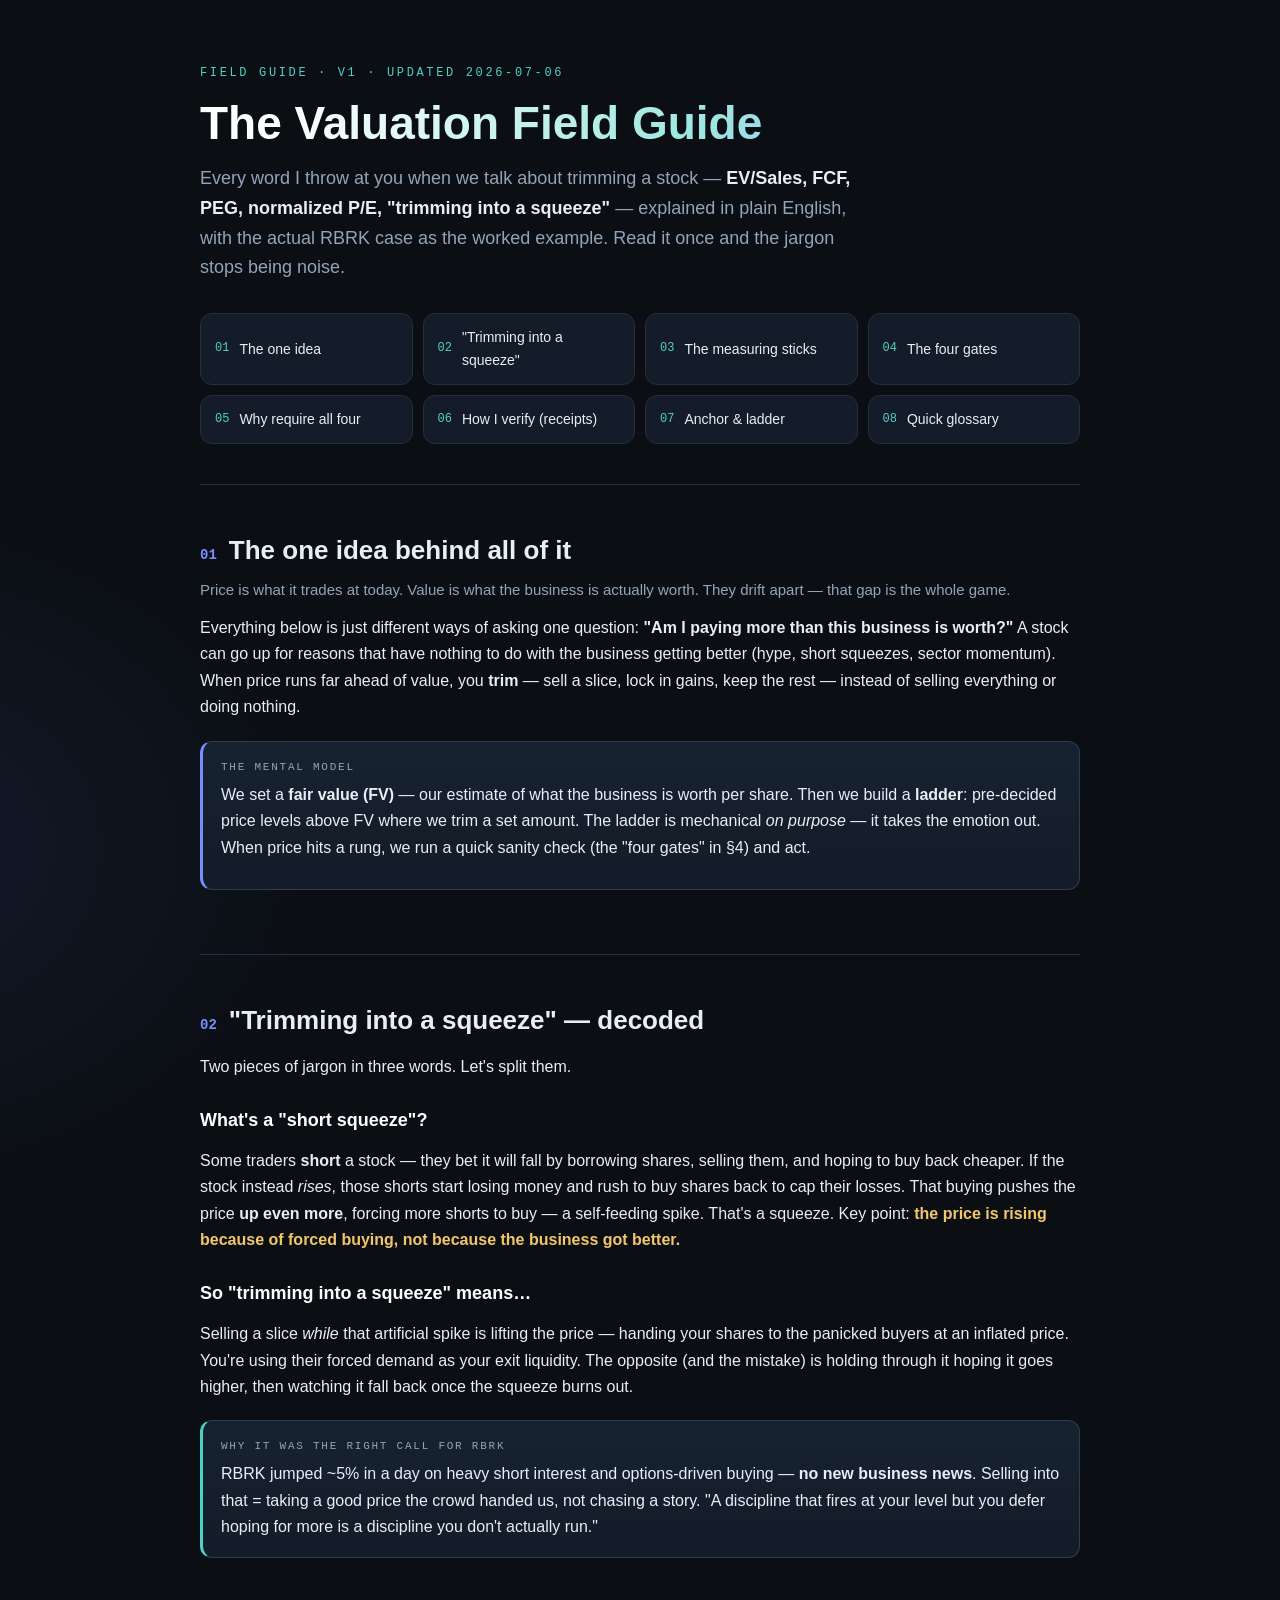
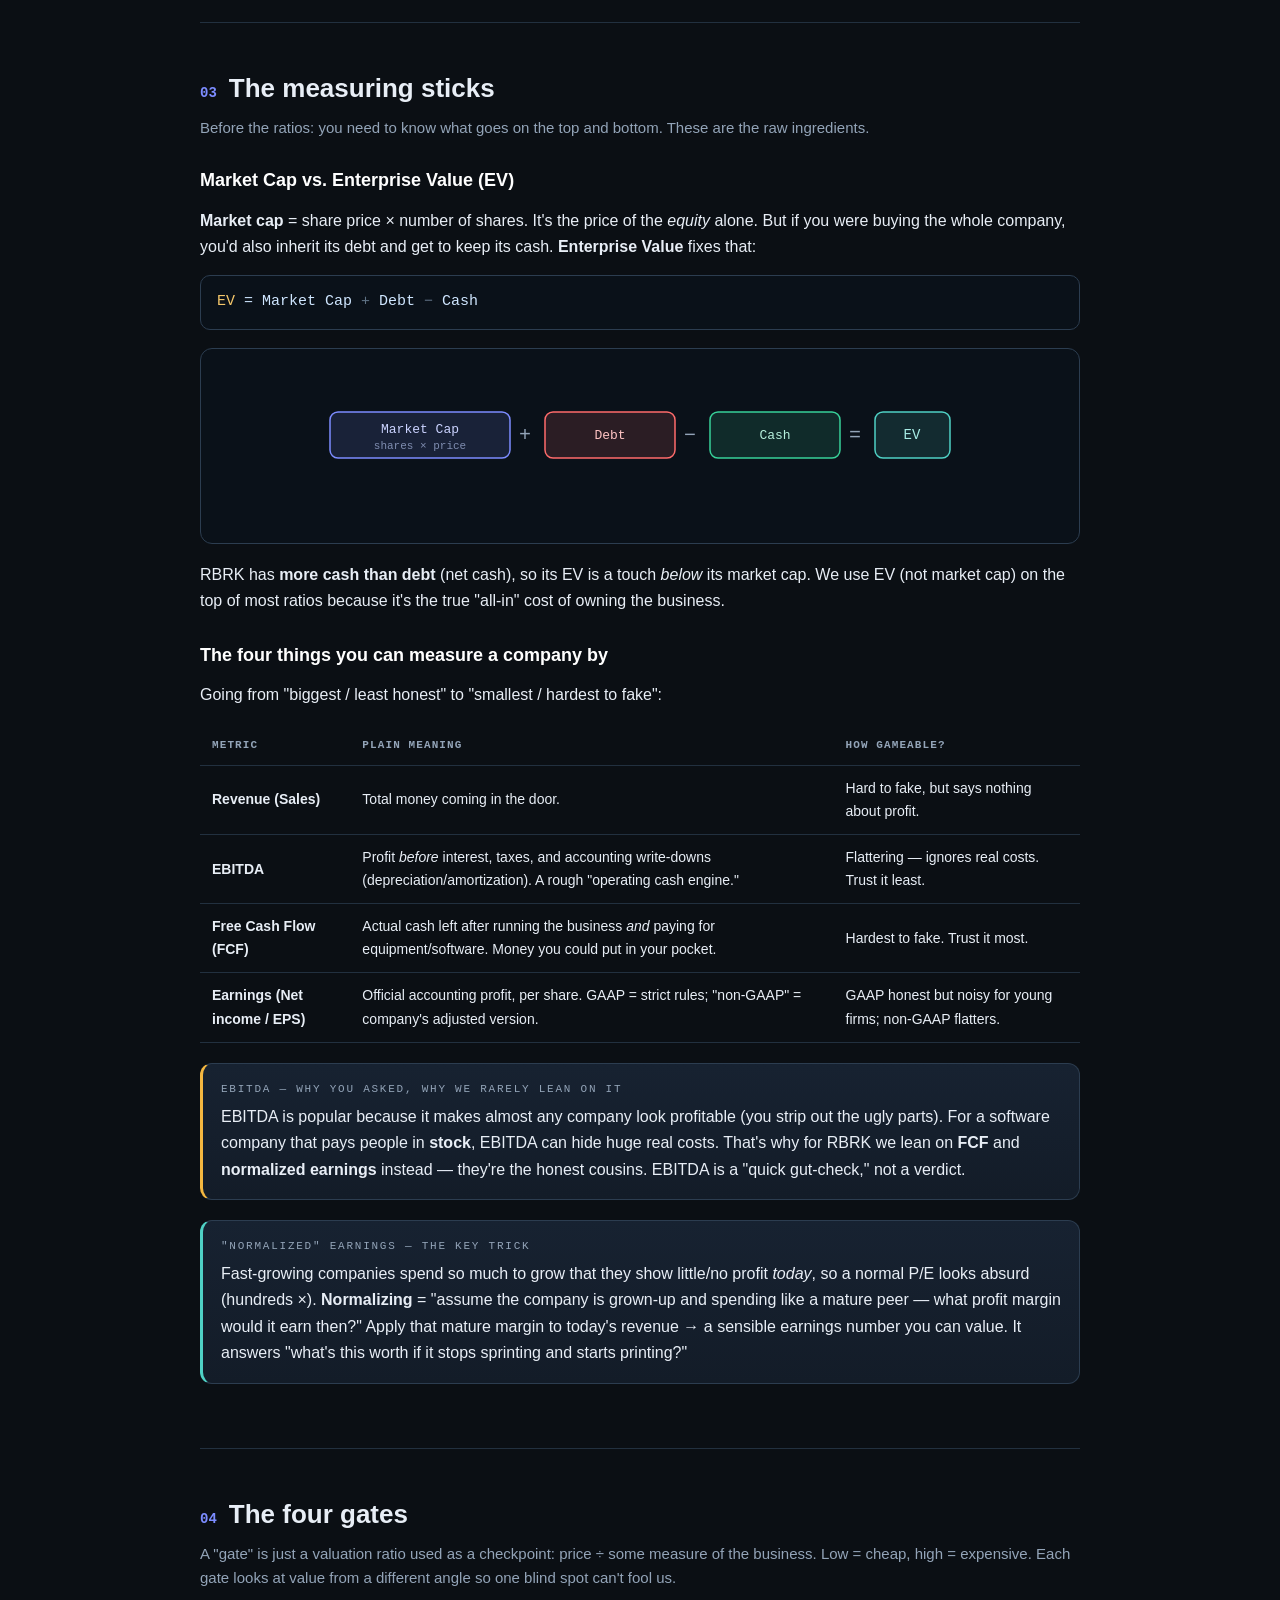
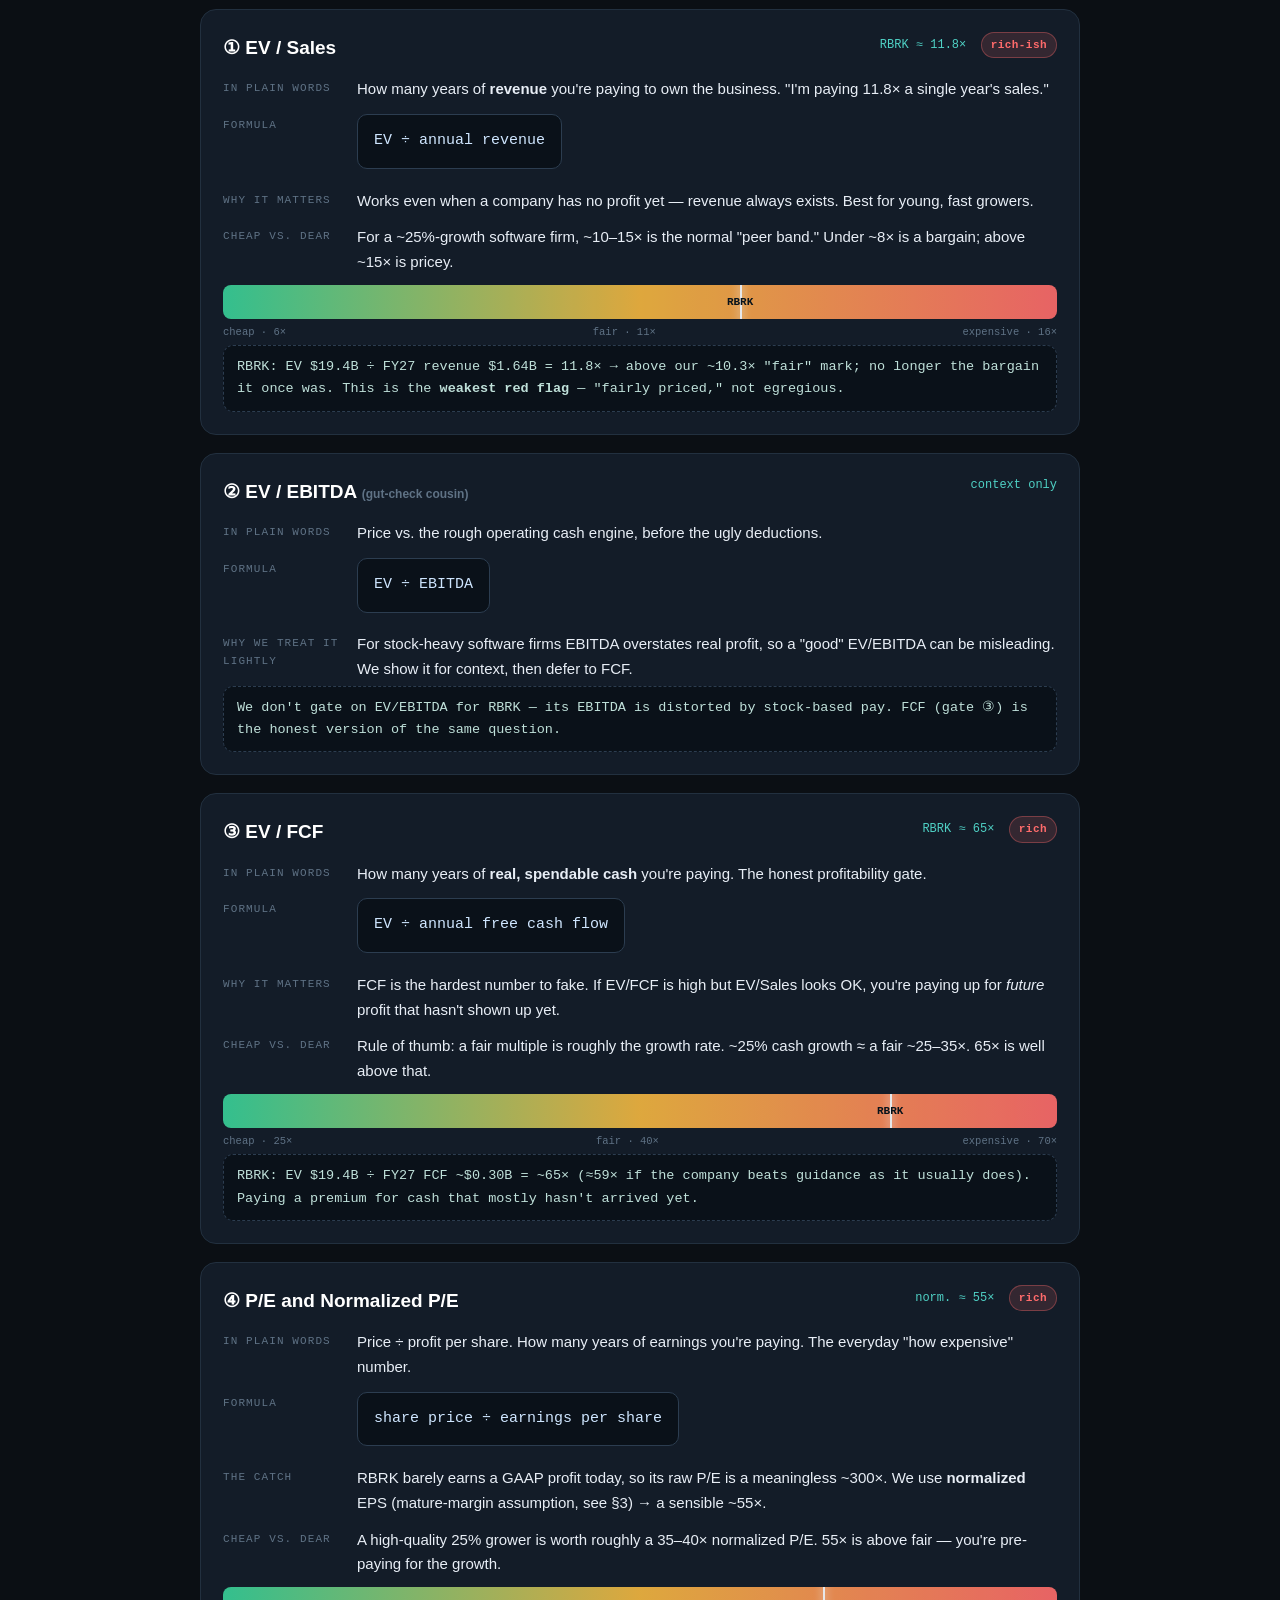
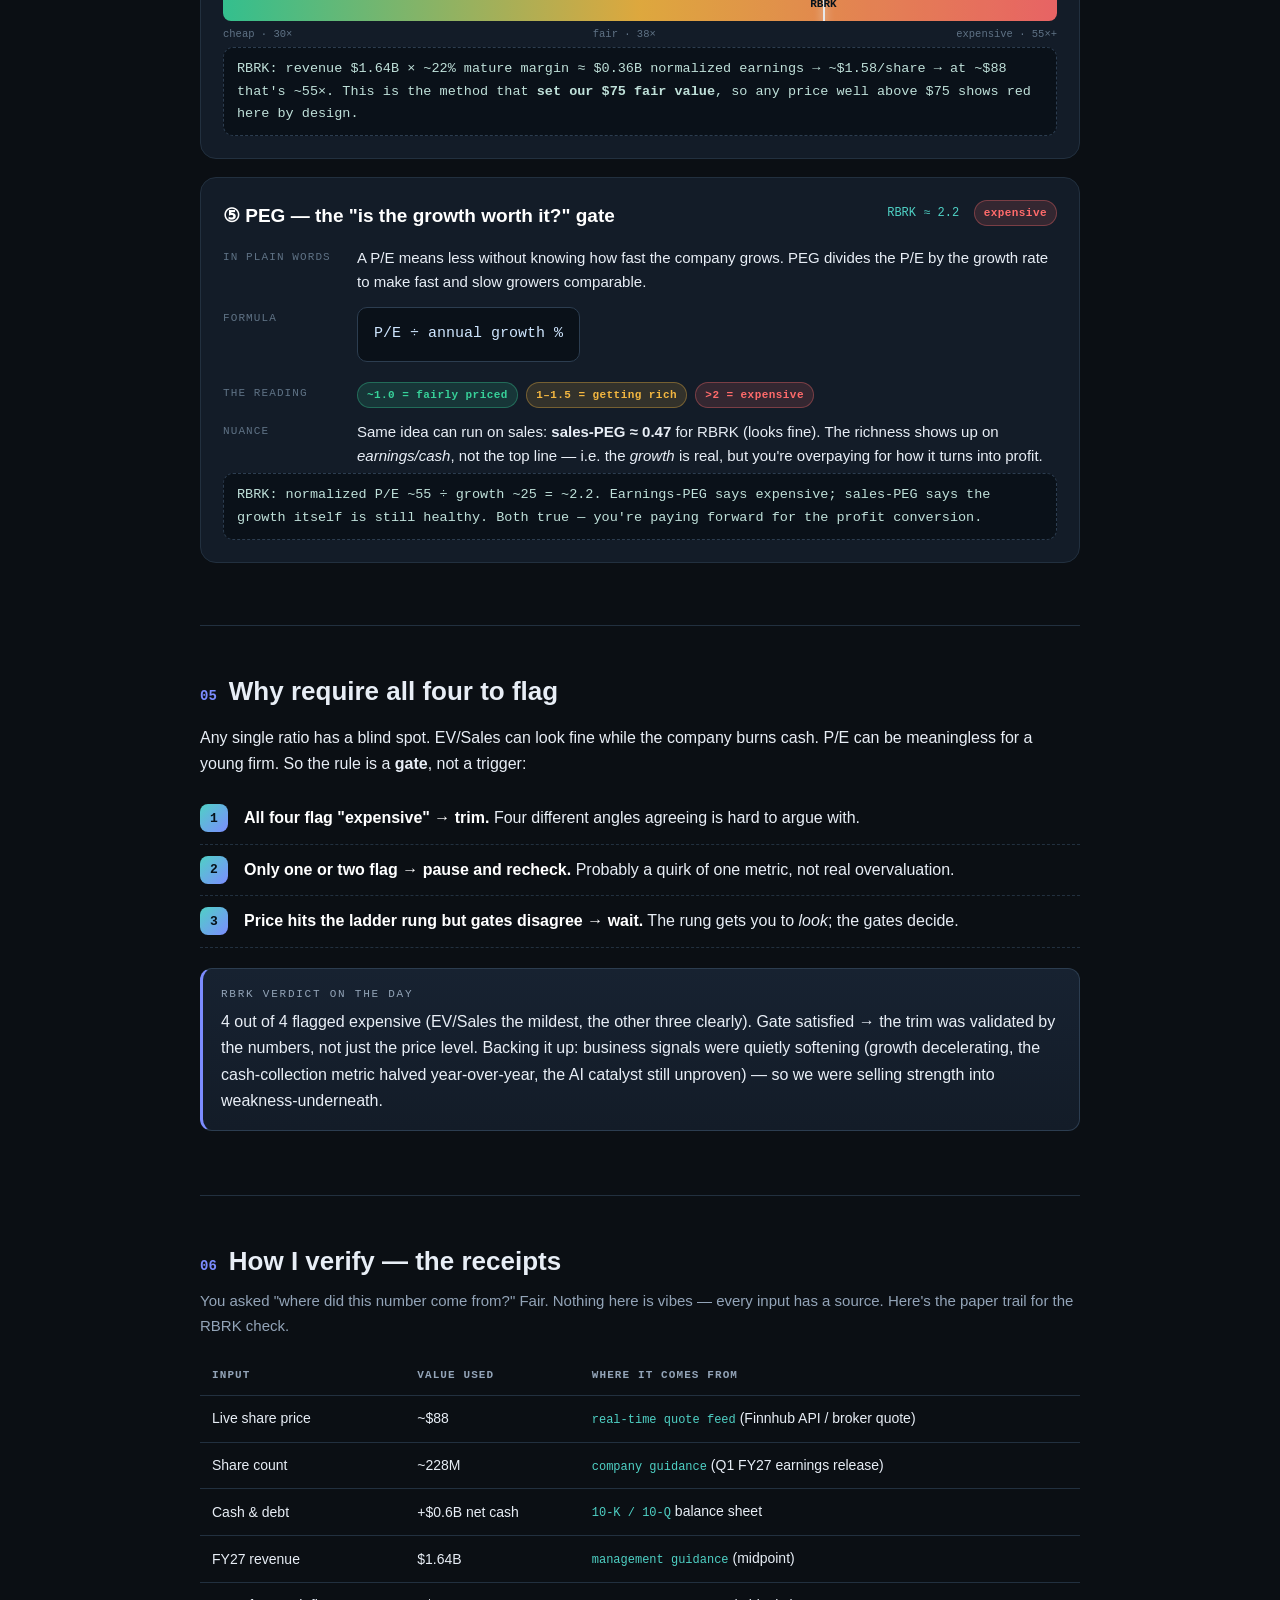
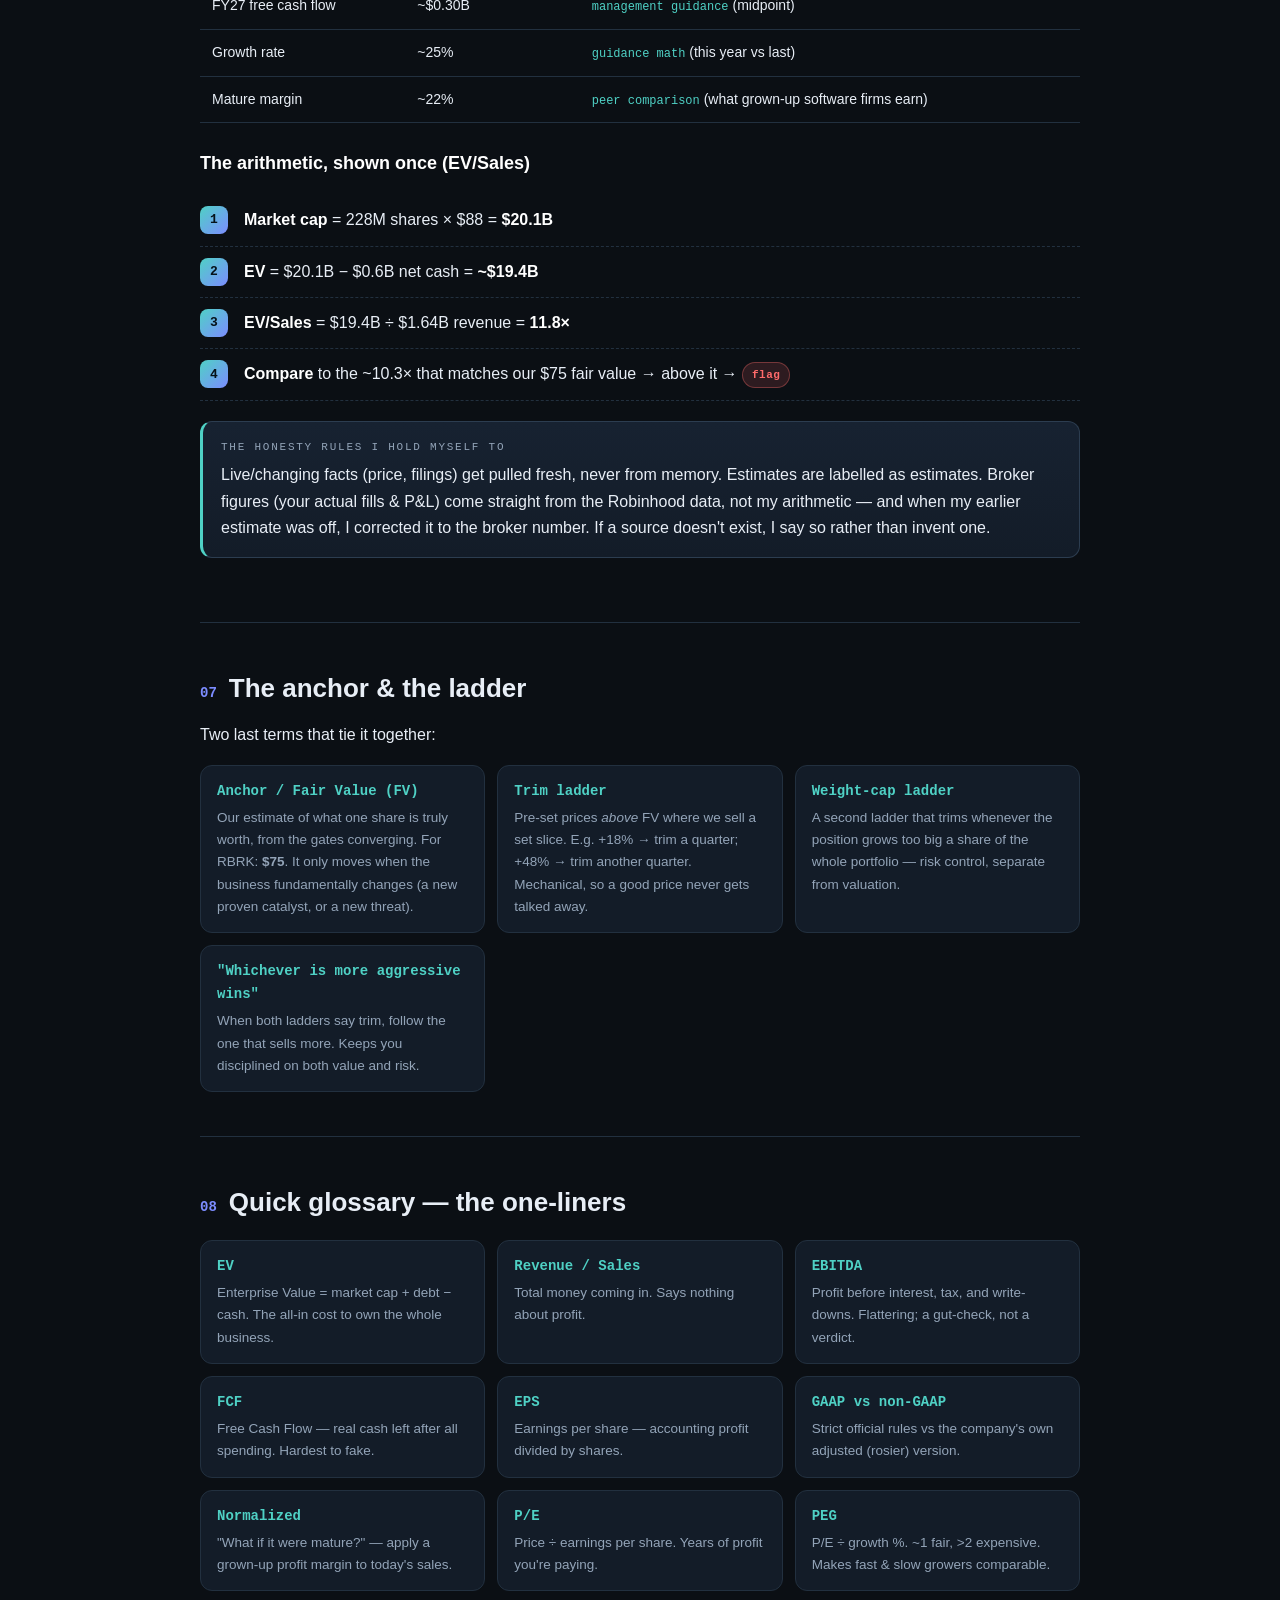
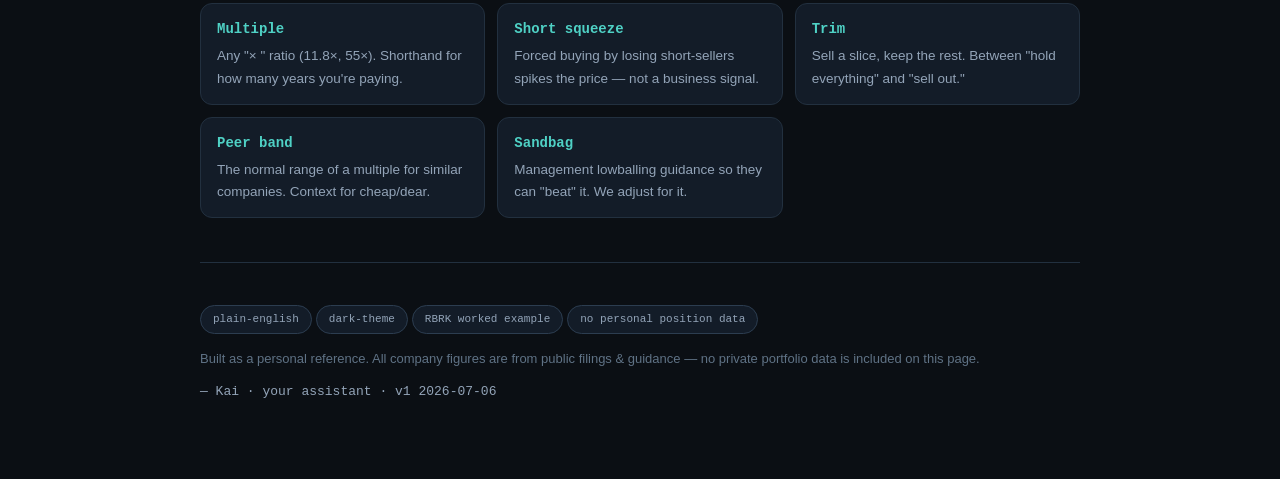
==== investing/index.html @ 4b8b3e3c "Add plain-English valuation field guide (RBRK worked example, no personal position data)" ====
<!DOCTYPE html>
<html lang="en">
<head>
<meta charset="UTF-8">
<meta name="viewport" content="width=device-width, initial-scale=1.0">
<meta name="robots" content="noindex, nofollow">
<title>The Valuation Field Guide — Plain-English Stock Math</title>
<style>
  :root{
    --bg:#0b0f14; --bg2:#0f1620; --card:#131c28; --card2:#172231;
    --ink:#e8eef6; --muted:#93a4b8; --faint:#5f7285;
    --line:#22303f; --line2:#2c3d50;
    --accent:#4fd1c5; --accent2:#7c8cff; --gold:#f4c66a;
    --green:#37d199; --amber:#f4b740; --red:#ff6b6b;
    --mono:"SFMono-Regular",ui-monospace,"JetBrains Mono",Menlo,Consolas,monospace;
    --sans:-apple-system,BlinkMacSystemFont,"Segoe UI",Roboto,Helvetica,Arial,sans-serif;
  }
  *{box-sizing:border-box}
  html{scroll-behavior:smooth}
  body{margin:0;background:radial-gradient(1200px 800px at 80% -10%,#152233 0,transparent 55%),radial-gradient(900px 700px at -10% 10%,#131a2b 0,transparent 50%),var(--bg);
    color:var(--ink);font-family:var(--sans);line-height:1.65;-webkit-font-smoothing:antialiased}
  .wrap{max-width:920px;margin:0 auto;padding:0 20px}
  a{color:var(--accent)}

  /* hero */
  header.hero{padding:64px 0 40px;border-bottom:1px solid var(--line)}
  .kicker{font-family:var(--mono);font-size:12px;letter-spacing:.22em;text-transform:uppercase;color:var(--accent);margin:0 0 14px}
  h1{font-size:clamp(30px,5vw,46px);line-height:1.1;margin:0 0 16px;font-weight:800;
    background:linear-gradient(120deg,#fff 10%,#9fe9e0 55%,#9aa8ff 100%);-webkit-background-clip:text;background-clip:text;color:transparent}
  .lede{font-size:18px;color:var(--muted);max-width:680px;margin:0}
  .lede b{color:var(--ink)}

  /* toc */
  nav.toc{margin:30px 0 0;display:grid;grid-template-columns:repeat(auto-fit,minmax(200px,1fr));gap:10px}
  nav.toc a{display:flex;gap:10px;align-items:center;text-decoration:none;background:var(--card);border:1px solid var(--line);
    border-radius:12px;padding:12px 14px;color:var(--ink);font-size:14px;transition:.15s}
  nav.toc a:hover{border-color:var(--accent);transform:translateY(-1px)}
  nav.toc .n{font-family:var(--mono);color:var(--accent);font-size:12px}

  section{padding:44px 0;border-bottom:1px solid var(--line)}
  h2{font-size:26px;margin:0 0 6px;font-weight:750;display:flex;align-items:baseline;gap:12px}
  h2 .num{font-family:var(--mono);font-size:14px;color:var(--accent2);font-weight:600}
  h3{font-size:18px;margin:26px 0 8px;color:#fff}
  p{margin:12px 0}
  .sub{color:var(--muted);margin-top:2px;font-size:15px}

  /* callouts */
  .note{background:linear-gradient(180deg,var(--card2),var(--card));border:1px solid var(--line2);border-left:3px solid var(--accent);
    border-radius:12px;padding:16px 18px;margin:20px 0}
  .note.warn{border-left-color:var(--amber)}
  .note.key{border-left-color:var(--accent2)}
  .note .t{font-family:var(--mono);font-size:11px;letter-spacing:.16em;text-transform:uppercase;color:var(--muted);margin-bottom:6px}

  /* formula block */
  .formula{font-family:var(--mono);background:#0a1119;border:1px solid var(--line2);border-radius:10px;padding:14px 16px;margin:14px 0;
    font-size:15px;color:#cfe6ff;overflow-x:auto}
  .formula .eq{color:var(--gold)}
  .formula .cm{color:var(--faint)}

  /* chips */
  .chip{display:inline-block;font-family:var(--mono);font-size:11px;font-weight:600;padding:3px 9px;border-radius:20px;letter-spacing:.04em;vertical-align:middle}
  .chip.green{background:rgba(55,209,153,.14);color:var(--green);border:1px solid rgba(55,209,153,.35)}
  .chip.amber{background:rgba(244,183,64,.14);color:var(--amber);border:1px solid rgba(244,183,64,.35)}
  .chip.red{background:rgba(255,107,107,.14);color:var(--red);border:1px solid rgba(255,107,107,.35)}

  /* metric cards */
  .metric{background:var(--card);border:1px solid var(--line);border-radius:16px;padding:22px;margin:18px 0}
  .metric .head{display:flex;justify-content:space-between;align-items:flex-start;gap:14px;flex-wrap:wrap}
  .metric .name{font-size:19px;font-weight:750;color:#fff}
  .metric .tag{font-family:var(--mono);font-size:12px;color:var(--accent)}
  .metric .rows{margin-top:14px;display:grid;gap:12px}
  .metric .row{display:grid;grid-template-columns:120px 1fr;gap:14px;align-items:start}
  .metric .row .lbl{font-family:var(--mono);font-size:11px;letter-spacing:.1em;text-transform:uppercase;color:var(--faint);padding-top:2px}
  .metric .row .val{color:var(--ink);font-size:15px}
  .rbrk{background:#0a1119;border:1px dashed var(--line2);border-radius:10px;padding:10px 13px;font-family:var(--mono);font-size:13.5px;color:#bfe0d9;margin-top:4px}

  /* scale bar */
  .scale{margin-top:10px;height:34px;border-radius:8px;position:relative;overflow:hidden;
    background:linear-gradient(90deg,var(--green) 0%,var(--amber) 50%,var(--red) 100%);opacity:.9}
  .scale .marker{position:absolute;top:-4px;width:2px;height:42px;background:#fff;box-shadow:0 0 8px #fff}
  .scale .lab{position:absolute;top:8px;transform:translateX(-50%);font-family:var(--mono);font-size:11px;color:#06121a;font-weight:700}
  .scalecap{display:flex;justify-content:space-between;font-family:var(--mono);font-size:10.5px;color:var(--faint);margin-top:5px}

  /* table */
  table{width:100%;border-collapse:collapse;margin:16px 0;font-size:14px}
  th,td{text-align:left;padding:11px 12px;border-bottom:1px solid var(--line)}
  th{font-family:var(--mono);font-size:11px;letter-spacing:.1em;text-transform:uppercase;color:var(--muted);font-weight:600}
  td .src{font-family:var(--mono);font-size:12px;color:var(--accent)}
  tr:hover td{background:rgba(124,140,255,.05)}

  /* steps */
  .steps{counter-reset:s;margin:16px 0;padding:0;list-style:none}
  .steps li{counter-increment:s;position:relative;padding:12px 0 12px 44px;border-bottom:1px dashed var(--line)}
  .steps li::before{content:counter(s);position:absolute;left:0;top:11px;width:28px;height:28px;border-radius:8px;
    background:linear-gradient(135deg,var(--accent),var(--accent2));color:#06121a;font-family:var(--mono);font-weight:700;
    display:flex;align-items:center;justify-content:center;font-size:13px}
  .steps b{color:#fff}

  /* glossary */
  .gloss{display:grid;grid-template-columns:repeat(auto-fit,minmax(230px,1fr));gap:12px;margin-top:16px}
  .gloss .g{background:var(--card);border:1px solid var(--line);border-radius:12px;padding:14px 16px}
  .gloss .g .term{font-weight:700;color:var(--accent);font-size:14px;font-family:var(--mono)}
  .gloss .g .def{font-size:13.5px;color:var(--muted);margin-top:4px}

  .svgwrap{margin:18px 0;background:#0a1119;border:1px solid var(--line2);border-radius:12px;padding:18px;overflow-x:auto}
  footer{padding:40px 0 70px;color:var(--faint);font-size:13px}
  footer .sig{font-family:var(--mono);color:var(--muted)}
  .pill{display:inline-block;background:var(--card);border:1px solid var(--line2);border-radius:20px;padding:4px 12px;font-family:var(--mono);font-size:11px;color:var(--muted);margin:2px 4px 2px 0}
  strong.hl{color:var(--gold)}
</style>
</head>
<body>
<div class="wrap">

<header class="hero">
  <p class="kicker">Field Guide · v1 · updated 2026-07-06</p>
  <h1>The Valuation Field Guide</h1>
  <p class="lede">Every word I throw at you when we talk about trimming a stock — <b>EV/Sales, FCF, PEG, normalized P/E, "trimming into a squeeze"</b> — explained in plain English, with the actual RBRK case as the worked example. Read it once and the jargon stops being noise.</p>
  <nav class="toc">
    <a href="#idea"><span class="n">01</span> The one idea</a>
    <a href="#squeeze"><span class="n">02</span> "Trimming into a squeeze"</a>
    <a href="#sticks"><span class="n">03</span> The measuring sticks</a>
    <a href="#gates"><span class="n">04</span> The four gates</a>
    <a href="#logic"><span class="n">05</span> Why require all four</a>
    <a href="#receipts"><span class="n">06</span> How I verify (receipts)</a>
    <a href="#ladder"><span class="n">07</span> Anchor &amp; ladder</a>
    <a href="#glossary"><span class="n">08</span> Quick glossary</a>
  </nav>
</header>

<!-- 01 -->
<section id="idea">
  <h2><span class="num">01</span> The one idea behind all of it</h2>
  <p class="sub">Price is what it trades at today. Value is what the business is actually worth. They drift apart — that gap is the whole game.</p>
  <p>Everything below is just different ways of asking one question: <b>"Am I paying more than this business is worth?"</b> A stock can go up for reasons that have nothing to do with the business getting better (hype, short squeezes, sector momentum). When price runs far ahead of value, you <b>trim</b> — sell a slice, lock in gains, keep the rest — instead of selling everything or doing nothing.</p>
  <div class="note key">
    <div class="t">The mental model</div>
    We set a <b>fair value (FV)</b> — our estimate of what the business is worth per share. Then we build a <b>ladder</b>: pre-decided price levels above FV where we trim a set amount. The ladder is mechanical <em>on purpose</em> — it takes the emotion out. When price hits a rung, we run a quick sanity check (the "four gates" in §4) and act.</p>
  </div>
</section>

<!-- 02 -->
<section id="squeeze">
  <h2><span class="num">02</span> "Trimming into a squeeze" — decoded</h2>
  <p>Two pieces of jargon in three words. Let's split them.</p>
  <h3>What's a "short squeeze"?</h3>
  <p>Some traders <b>short</b> a stock — they bet it will fall by borrowing shares, selling them, and hoping to buy back cheaper. If the stock instead <em>rises</em>, those shorts start losing money and rush to buy shares back to cap their losses. That buying pushes the price <b>up even more</b>, forcing more shorts to buy — a self-feeding spike. That's a squeeze. Key point: <strong class="hl">the price is rising because of forced buying, not because the business got better.</strong></p>
  <h3>So "trimming into a squeeze" means…</h3>
  <p>Selling a slice <em>while</em> that artificial spike is lifting the price — handing your shares to the panicked buyers at an inflated price. You're using their forced demand as your exit liquidity. The opposite (and the mistake) is holding through it hoping it goes higher, then watching it fall back once the squeeze burns out.</p>
  <div class="note">
    <div class="t">Why it was the right call for RBRK</div>
    RBRK jumped ~5% in a day on heavy short interest and options-driven buying — <b>no new business news</b>. Selling into that = taking a good price the crowd handed us, not chasing a story. "A discipline that fires at your level but you defer hoping for more is a discipline you don't actually run."
  </div>
</section>

<!-- 03 -->
<section id="sticks">
  <h2><span class="num">03</span> The measuring sticks</h2>
  <p class="sub">Before the ratios: you need to know what goes on the top and bottom. These are the raw ingredients.</p>

  <h3>Market Cap vs. Enterprise Value (EV)</h3>
  <p><b>Market cap</b> = share price × number of shares. It's the price of the <em>equity</em> alone. But if you were buying the whole company, you'd also inherit its debt and get to keep its cash. <b>Enterprise Value</b> fixes that:</p>
  <div class="formula"><span class="eq">EV</span> = Market Cap <span class="cm">+</span> Debt <span class="cm">−</span> Cash</div>
  <div class="svgwrap">
    <svg viewBox="0 0 640 150" width="100%" height="150" role="img" aria-label="Enterprise value diagram">
      <rect x="10" y="45" width="180" height="46" rx="8" fill="#7c8cff22" stroke="#7c8cff" stroke-width="1.5"/>
      <text x="100" y="66" fill="#cbd3ff" font-family="monospace" font-size="13" text-anchor="middle">Market Cap</text>
      <text x="100" y="82" fill="#7f8db0" font-family="monospace" font-size="11" text-anchor="middle">shares × price</text>
      <text x="205" y="74" fill="#93a4b8" font-family="monospace" font-size="20" text-anchor="middle">+</text>
      <rect x="225" y="45" width="130" height="46" rx="8" fill="#ff6b6b22" stroke="#ff6b6b" stroke-width="1.5"/>
      <text x="290" y="72" fill="#ffc4c4" font-family="monospace" font-size="13" text-anchor="middle">Debt</text>
      <text x="370" y="74" fill="#93a4b8" font-family="monospace" font-size="20" text-anchor="middle">−</text>
      <rect x="390" y="45" width="130" height="46" rx="8" fill="#37d19922" stroke="#37d199" stroke-width="1.5"/>
      <text x="455" y="72" fill="#b6f0dc" font-family="monospace" font-size="13" text-anchor="middle">Cash</text>
      <text x="535" y="74" fill="#93a4b8" font-family="monospace" font-size="20" text-anchor="middle">=</text>
      <rect x="555" y="45" width="75" height="46" rx="8" fill="#4fd1c522" stroke="#4fd1c5" stroke-width="1.5"/>
      <text x="592" y="72" fill="#a9ede6" font-family="monospace" font-size="14" text-anchor="middle">EV</text>
    </svg>
  </div>
  <p>RBRK has <b>more cash than debt</b> (net cash), so its EV is a touch <em>below</em> its market cap. We use EV (not market cap) on the top of most ratios because it's the true "all-in" cost of owning the business.</p>

  <h3>The four things you can measure a company by</h3>
  <p>Going from "biggest / least honest" to "smallest / hardest to fake":</p>
  <table>
    <tr><th>Metric</th><th>Plain meaning</th><th>How gameable?</th></tr>
    <tr><td><b>Revenue (Sales)</b></td><td>Total money coming in the door.</td><td>Hard to fake, but says nothing about profit.</td></tr>
    <tr><td><b>EBITDA</b></td><td>Profit <em>before</em> interest, taxes, and accounting write-downs (depreciation/amortization). A rough "operating cash engine."</td><td>Flattering — ignores real costs. Trust it least.</td></tr>
    <tr><td><b>Free Cash Flow (FCF)</b></td><td>Actual cash left after running the business <em>and</em> paying for equipment/software. Money you could put in your pocket.</td><td>Hardest to fake. Trust it most.</td></tr>
    <tr><td><b>Earnings (Net income / EPS)</b></td><td>Official accounting profit, per share. GAAP = strict rules; "non-GAAP" = company's adjusted version.</td><td>GAAP honest but noisy for young firms; non-GAAP flatters.</td></tr>
  </table>
  <div class="note warn">
    <div class="t">EBITDA — why you asked, why we rarely lean on it</div>
    EBITDA is popular because it makes almost any company look profitable (you strip out the ugly parts). For a software company that pays people in <b>stock</b>, EBITDA can hide huge real costs. That's why for RBRK we lean on <b>FCF</b> and <b>normalized earnings</b> instead — they're the honest cousins. EBITDA is a "quick gut-check," not a verdict.
  </div>
  <div class="note">
    <div class="t">"Normalized" earnings — the key trick</div>
    Fast-growing companies spend so much to grow that they show little/no profit <em>today</em>, so a normal P/E looks absurd (hundreds ×). <b>Normalizing</b> = "assume the company is grown-up and spending like a mature peer — what profit margin would it earn then?" Apply that mature margin to today's revenue → a sensible earnings number you can value. It answers "what's this worth if it stops sprinting and starts printing?"
  </div>
</section>

<!-- 04 -->
<section id="gates">
  <h2><span class="num">04</span> The four gates</h2>
  <p class="sub">A "gate" is just a valuation ratio used as a checkpoint: price ÷ some measure of the business. Low = cheap, high = expensive. Each gate looks at value from a different angle so one blind spot can't fool us.</p>

  <!-- gate 1 -->
  <div class="metric">
    <div class="head"><div class="name">① EV / Sales</div><div class="tag">RBRK ≈ 11.8× &nbsp;<span class="chip red">rich-ish</span></div></div>
    <div class="rows">
      <div class="row"><div class="lbl">In plain words</div><div class="val">How many years of <b>revenue</b> you're paying to own the business. "I'm paying 11.8× a single year's sales."</div></div>
      <div class="row"><div class="lbl">Formula</div><div class="val"><span class="formula" style="display:inline-block;margin:0">EV ÷ annual revenue</span></div></div>
      <div class="row"><div class="lbl">Why it matters</div><div class="val">Works even when a company has no profit yet — revenue always exists. Best for young, fast growers.</div></div>
      <div class="row"><div class="lbl">Cheap vs. dear</div><div class="val">For a ~25%-growth software firm, ~10–15× is the normal "peer band." Under ~8× is a bargain; above ~15× is pricey.</div></div>
    </div>
    <div class="scale"><div class="marker" style="left:62%"></div><div class="lab" style="left:62%">RBRK</div></div>
    <div class="scalecap"><span>cheap · 6×</span><span>fair · 11×</span><span>expensive · 16×</span></div>
    <div class="rbrk">RBRK: EV $19.4B ÷ FY27 revenue $1.64B = 11.8× → above our ~10.3× "fair" mark; no longer the bargain it once was. This is the <b>weakest red flag</b> — "fairly priced," not egregious.</div>
  </div>

  <!-- gate 2 -->
  <div class="metric">
    <div class="head"><div class="name">② EV / EBITDA <span style="font-size:12px;color:var(--faint)">(gut-check cousin)</span></div><div class="tag">context only</div></div>
    <div class="rows">
      <div class="row"><div class="lbl">In plain words</div><div class="val">Price vs. the rough operating cash engine, before the ugly deductions.</div></div>
      <div class="row"><div class="lbl">Formula</div><div class="val"><span class="formula" style="display:inline-block;margin:0">EV ÷ EBITDA</span></div></div>
      <div class="row"><div class="lbl">Why we treat it lightly</div><div class="val">For stock-heavy software firms EBITDA overstates real profit, so a "good" EV/EBITDA can be misleading. We show it for context, then defer to FCF.</div></div>
    </div>
    <div class="rbrk">We don't gate on EV/EBITDA for RBRK — its EBITDA is distorted by stock-based pay. FCF (gate ③) is the honest version of the same question.</div>
  </div>

  <!-- gate 3 -->
  <div class="metric">
    <div class="head"><div class="name">③ EV / FCF</div><div class="tag">RBRK ≈ 65× &nbsp;<span class="chip red">rich</span></div></div>
    <div class="rows">
      <div class="row"><div class="lbl">In plain words</div><div class="val">How many years of <b>real, spendable cash</b> you're paying. The honest profitability gate.</div></div>
      <div class="row"><div class="lbl">Formula</div><div class="val"><span class="formula" style="display:inline-block;margin:0">EV ÷ annual free cash flow</span></div></div>
      <div class="row"><div class="lbl">Why it matters</div><div class="val">FCF is the hardest number to fake. If EV/FCF is high but EV/Sales looks OK, you're paying up for <em>future</em> profit that hasn't shown up yet.</div></div>
      <div class="row"><div class="lbl">Cheap vs. dear</div><div class="val">Rule of thumb: a fair multiple is roughly the growth rate. ~25% cash growth ≈ a fair ~25–35×. 65× is well above that.</div></div>
    </div>
    <div class="scale"><div class="marker" style="left:80%"></div><div class="lab" style="left:80%">RBRK</div></div>
    <div class="scalecap"><span>cheap · 25×</span><span>fair · 40×</span><span>expensive · 70×</span></div>
    <div class="rbrk">RBRK: EV $19.4B ÷ FY27 FCF ~$0.30B = ~65× (≈59× if the company beats guidance as it usually does). Paying a premium for cash that mostly hasn't arrived yet.</div>
  </div>

  <!-- gate 4 -->
  <div class="metric">
    <div class="head"><div class="name">④ P/E and Normalized P/E</div><div class="tag">norm. ≈ 55× &nbsp;<span class="chip red">rich</span></div></div>
    <div class="rows">
      <div class="row"><div class="lbl">In plain words</div><div class="val">Price ÷ profit per share. How many years of earnings you're paying. The everyday "how expensive" number.</div></div>
      <div class="row"><div class="lbl">Formula</div><div class="val"><span class="formula" style="display:inline-block;margin:0">share price ÷ earnings per share</span></div></div>
      <div class="row"><div class="lbl">The catch</div><div class="val">RBRK barely earns a GAAP profit today, so its raw P/E is a meaningless ~300×. We use <b>normalized</b> EPS (mature-margin assumption, see §3) → a sensible ~55×.</div></div>
      <div class="row"><div class="lbl">Cheap vs. dear</div><div class="val">A high-quality 25% grower is worth roughly a 35–40× normalized P/E. 55× is above fair — you're pre-paying for the growth.</div></div>
    </div>
    <div class="scale"><div class="marker" style="left:72%"></div><div class="lab" style="left:72%">RBRK</div></div>
    <div class="scalecap"><span>cheap · 30×</span><span>fair · 38×</span><span>expensive · 55×+</span></div>
    <div class="rbrk">RBRK: revenue $1.64B × ~22% mature margin ≈ $0.36B normalized earnings → ~$1.58/share → at ~$88 that's ~55×. This is the method that <b>set our $75 fair value</b>, so any price well above $75 shows red here by design.</div>
  </div>

  <!-- PEG -->
  <div class="metric">
    <div class="head"><div class="name">⑤ PEG — the "is the growth worth it?" gate</div><div class="tag">RBRK ≈ 2.2 &nbsp;<span class="chip red">expensive</span></div></div>
    <div class="rows">
      <div class="row"><div class="lbl">In plain words</div><div class="val">A P/E means less without knowing how fast the company grows. PEG divides the P/E by the growth rate to make fast and slow growers comparable.</div></div>
      <div class="row"><div class="lbl">Formula</div><div class="val"><span class="formula" style="display:inline-block;margin:0">P/E ÷ annual growth %</span></div></div>
      <div class="row"><div class="lbl">The reading</div><div class="val"><span class="chip green">~1.0 = fairly priced</span> &nbsp;<span class="chip amber">1–1.5 = getting rich</span> &nbsp;<span class="chip red">&gt;2 = expensive</span></div></div>
      <div class="row"><div class="lbl">Nuance</div><div class="val">Same idea can run on sales: <b>sales-PEG ≈ 0.47</b> for RBRK (looks fine). The richness shows up on <em>earnings/cash</em>, not the top line — i.e. the <em>growth</em> is real, but you're overpaying for how it turns into profit.</div></div>
    </div>
    <div class="rbrk">RBRK: normalized P/E ~55 ÷ growth ~25 = ~2.2. Earnings-PEG says expensive; sales-PEG says the growth itself is still healthy. Both true — you're paying forward for the profit conversion.</div>
  </div>
</section>

<!-- 05 -->
<section id="logic">
  <h2><span class="num">05</span> Why require all four to flag</h2>
  <p>Any single ratio has a blind spot. EV/Sales can look fine while the company burns cash. P/E can be meaningless for a young firm. So the rule is a <b>gate</b>, not a trigger:</p>
  <ul class="steps">
    <li><b>All four flag "expensive" → trim.</b> Four different angles agreeing is hard to argue with.</li>
    <li><b>Only one or two flag → pause and recheck.</b> Probably a quirk of one metric, not real overvaluation.</li>
    <li><b>Price hits the ladder rung but gates disagree → wait.</b> The rung gets you to <em>look</em>; the gates decide.</li>
  </ul>
  <div class="note key">
    <div class="t">RBRK verdict on the day</div>
    4 out of 4 flagged expensive (EV/Sales the mildest, the other three clearly). Gate satisfied → the trim was validated by the numbers, not just the price level. Backing it up: business signals were quietly softening (growth decelerating, the cash-collection metric halved year-over-year, the AI catalyst still unproven) — so we were selling strength into weakness-underneath.
  </div>
</section>

<!-- 06 -->
<section id="receipts">
  <h2><span class="num">06</span> How I verify — the receipts</h2>
  <p class="sub">You asked "where did this number come from?" Fair. Nothing here is vibes — every input has a source. Here's the paper trail for the RBRK check.</p>
  <table>
    <tr><th>Input</th><th>Value used</th><th>Where it comes from</th></tr>
    <tr><td>Live share price</td><td>~$88</td><td><span class="src">real-time quote feed</span> (Finnhub API / broker quote)</td></tr>
    <tr><td>Share count</td><td>~228M</td><td><span class="src">company guidance</span> (Q1 FY27 earnings release)</td></tr>
    <tr><td>Cash &amp; debt</td><td>+$0.6B net cash</td><td><span class="src">10-K / 10-Q</span> balance sheet</td></tr>
    <tr><td>FY27 revenue</td><td>$1.64B</td><td><span class="src">management guidance</span> (midpoint)</td></tr>
    <tr><td>FY27 free cash flow</td><td>~$0.30B</td><td><span class="src">management guidance</span> (midpoint)</td></tr>
    <tr><td>Growth rate</td><td>~25%</td><td><span class="src">guidance math</span> (this year vs last)</td></tr>
    <tr><td>Mature margin</td><td>~22%</td><td><span class="src">peer comparison</span> (what grown-up software firms earn)</td></tr>
  </table>
  <h3>The arithmetic, shown once (EV/Sales)</h3>
  <ul class="steps">
    <li><b>Market cap</b> = 228M shares × $88 = <b>$20.1B</b></li>
    <li><b>EV</b> = $20.1B − $0.6B net cash = <b>~$19.4B</b></li>
    <li><b>EV/Sales</b> = $19.4B ÷ $1.64B revenue = <b>11.8×</b></li>
    <li><b>Compare</b> to the ~10.3× that matches our $75 fair value → above it → <span class="chip red">flag</span></li>
  </ul>
  <div class="note">
    <div class="t">The honesty rules I hold myself to</div>
    Live/changing facts (price, filings) get pulled fresh, never from memory. Estimates are labelled as estimates. Broker figures (your actual fills &amp; P&amp;L) come straight from the Robinhood data, not my arithmetic — and when my earlier estimate was off, I corrected it to the broker number. If a source doesn't exist, I say so rather than invent one.
  </div>
</section>

<!-- 07 -->
<section id="ladder">
  <h2><span class="num">07</span> The anchor &amp; the ladder</h2>
  <p>Two last terms that tie it together:</p>
  <div class="gloss">
    <div class="g"><div class="term">Anchor / Fair Value (FV)</div><div class="def">Our estimate of what one share is truly worth, from the gates converging. For RBRK: <b>$75</b>. It only moves when the business fundamentally changes (a new proven catalyst, or a new threat).</div></div>
    <div class="g"><div class="term">Trim ladder</div><div class="def">Pre-set prices <em>above</em> FV where we sell a set slice. E.g. +18% → trim a quarter; +48% → trim another quarter. Mechanical, so a good price never gets talked away.</div></div>
    <div class="g"><div class="term">Weight-cap ladder</div><div class="def">A second ladder that trims whenever the position grows too big a share of the whole portfolio — risk control, separate from valuation.</div></div>
    <div class="g"><div class="term">"Whichever is more aggressive wins"</div><div class="def">When both ladders say trim, follow the one that sells more. Keeps you disciplined on both value and risk.</div></div>
  </div>
</section>

<!-- 08 -->
<section id="glossary">
  <h2><span class="num">08</span> Quick glossary — the one-liners</h2>
  <div class="gloss">
    <div class="g"><div class="term">EV</div><div class="def">Enterprise Value = market cap + debt − cash. The all-in cost to own the whole business.</div></div>
    <div class="g"><div class="term">Revenue / Sales</div><div class="def">Total money coming in. Says nothing about profit.</div></div>
    <div class="g"><div class="term">EBITDA</div><div class="def">Profit before interest, tax, and write-downs. Flattering; a gut-check, not a verdict.</div></div>
    <div class="g"><div class="term">FCF</div><div class="def">Free Cash Flow — real cash left after all spending. Hardest to fake.</div></div>
    <div class="g"><div class="term">EPS</div><div class="def">Earnings per share — accounting profit divided by shares.</div></div>
    <div class="g"><div class="term">GAAP vs non-GAAP</div><div class="def">Strict official rules vs the company's own adjusted (rosier) version.</div></div>
    <div class="g"><div class="term">Normalized</div><div class="def">"What if it were mature?" — apply a grown-up profit margin to today's sales.</div></div>
    <div class="g"><div class="term">P/E</div><div class="def">Price ÷ earnings per share. Years of profit you're paying.</div></div>
    <div class="g"><div class="term">PEG</div><div class="def">P/E ÷ growth %. ~1 fair, &gt;2 expensive. Makes fast &amp; slow growers comparable.</div></div>
    <div class="g"><div class="term">Multiple</div><div class="def">Any "× " ratio (11.8×, 55×). Shorthand for how many years you're paying.</div></div>
    <div class="g"><div class="term">Short squeeze</div><div class="def">Forced buying by losing short-sellers spikes the price — not a business signal.</div></div>
    <div class="g"><div class="term">Trim</div><div class="def">Sell a slice, keep the rest. Between "hold everything" and "sell out."</div></div>
    <div class="g"><div class="term">Peer band</div><div class="def">The normal range of a multiple for similar companies. Context for cheap/dear.</div></div>
    <div class="g"><div class="term">Sandbag</div><div class="def">Management lowballing guidance so they can "beat" it. We adjust for it.</div></div>
  </div>
</section>

<footer>
  <div style="margin-bottom:10px">
    <span class="pill">plain-english</span><span class="pill">dark-theme</span><span class="pill">RBRK worked example</span><span class="pill">no personal position data</span>
  </div>
  <p>Built as a personal reference. All company figures are from public filings &amp; guidance — no private portfolio data is included on this page.</p>
  <p class="sig">— Kai · your assistant · v1 2026-07-06</p>
</footer>

</div>
</body>
</html>
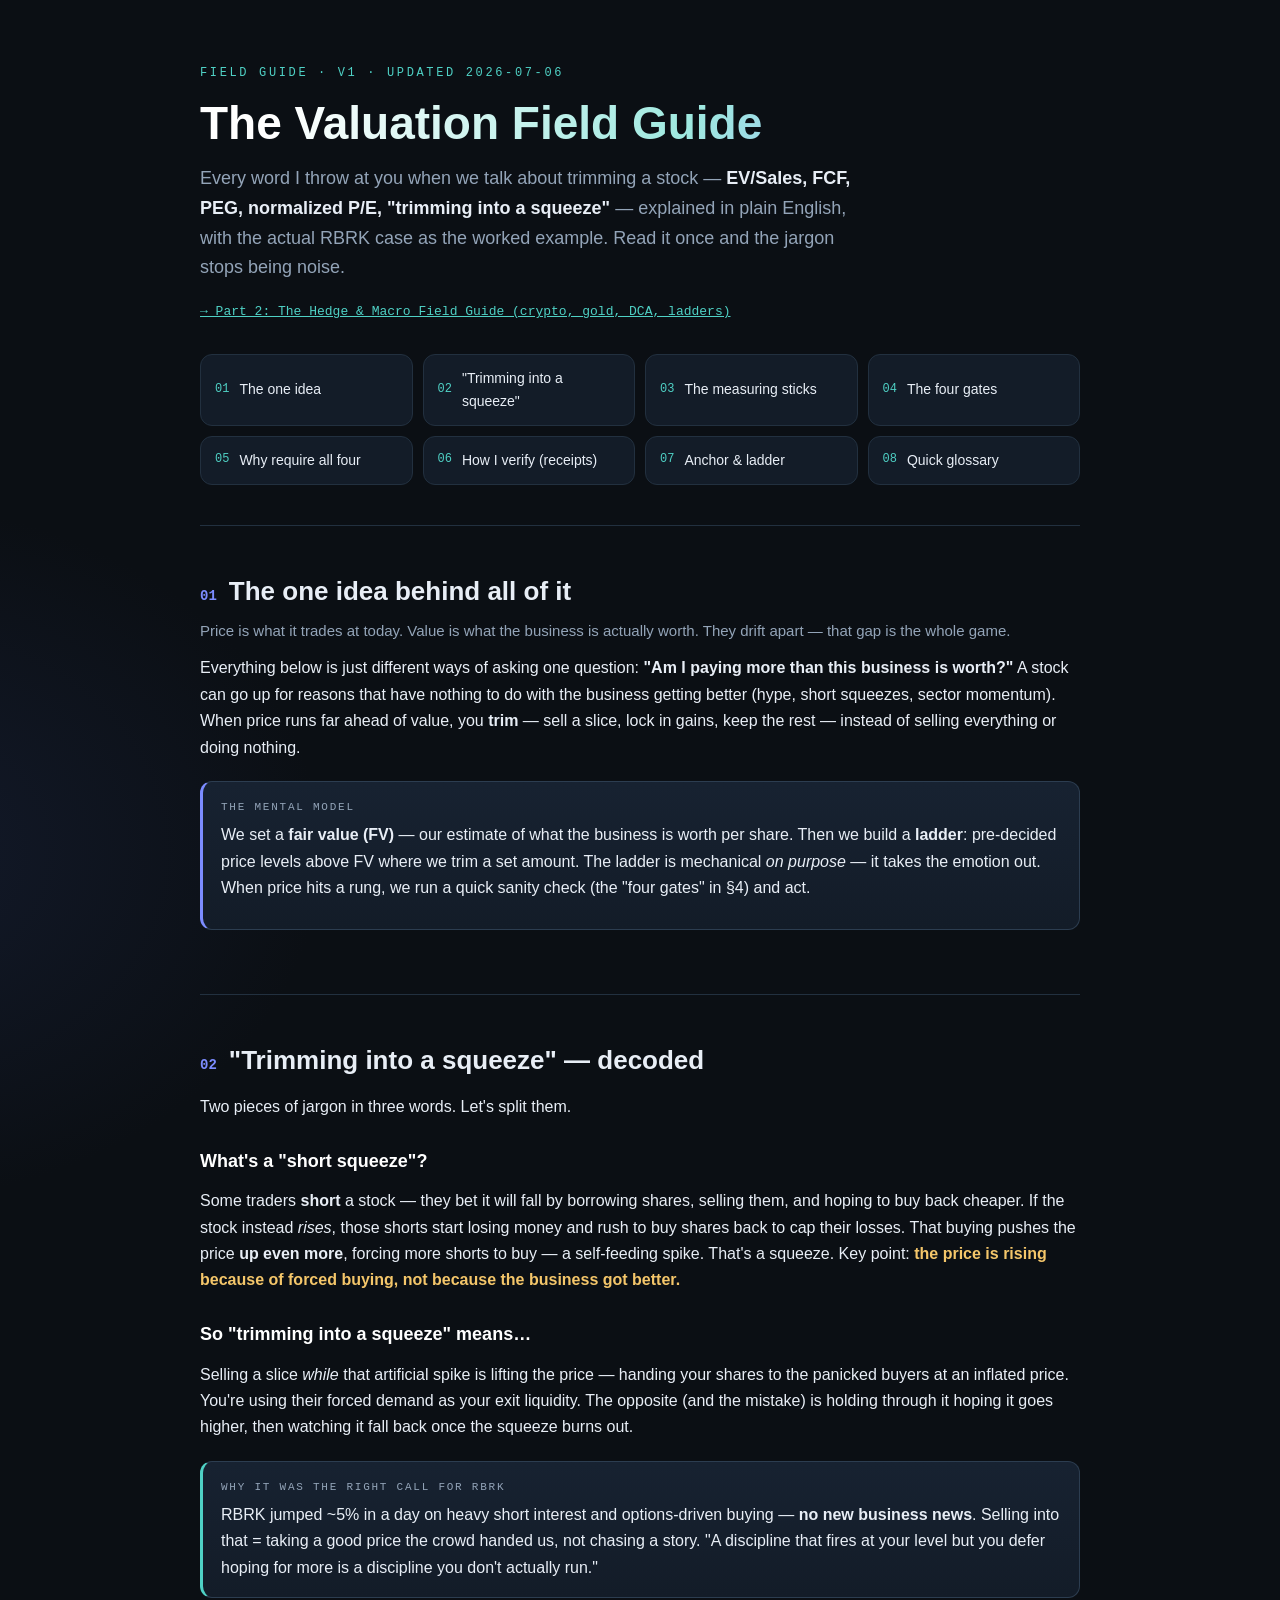
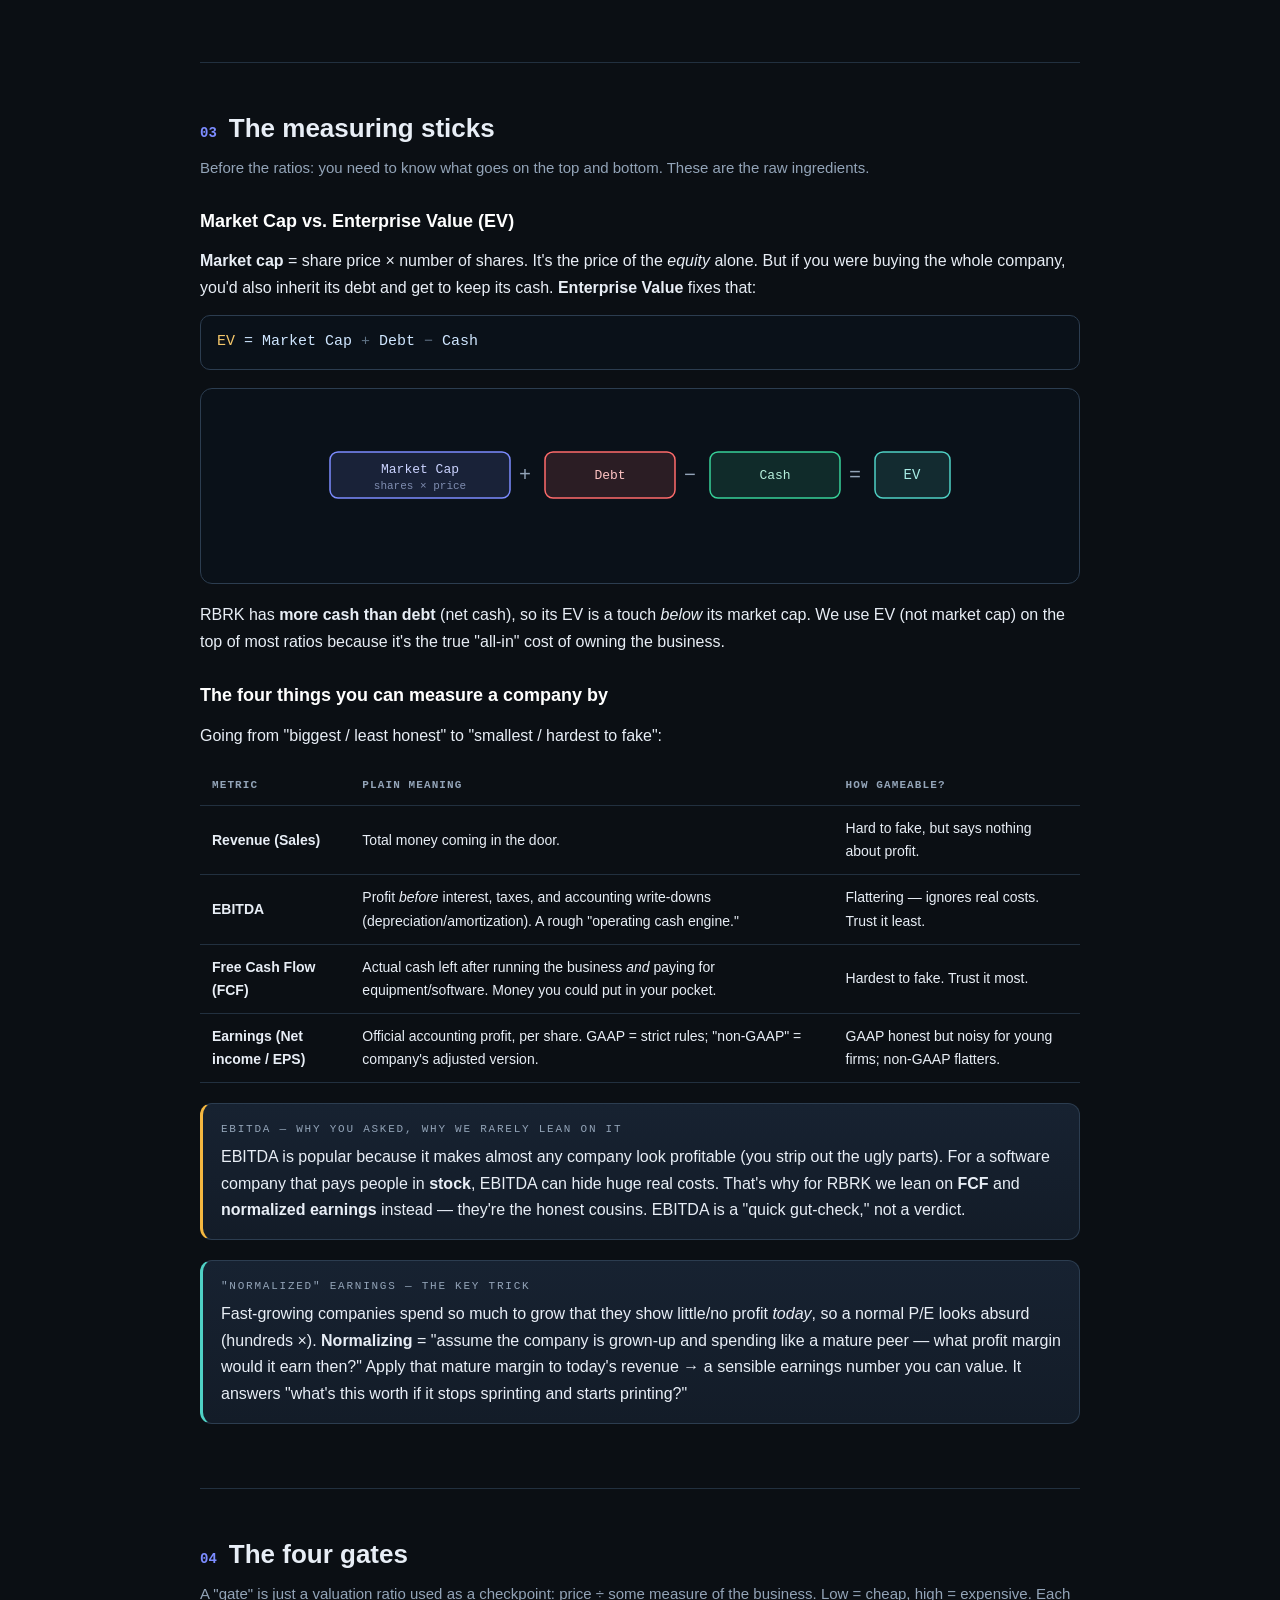
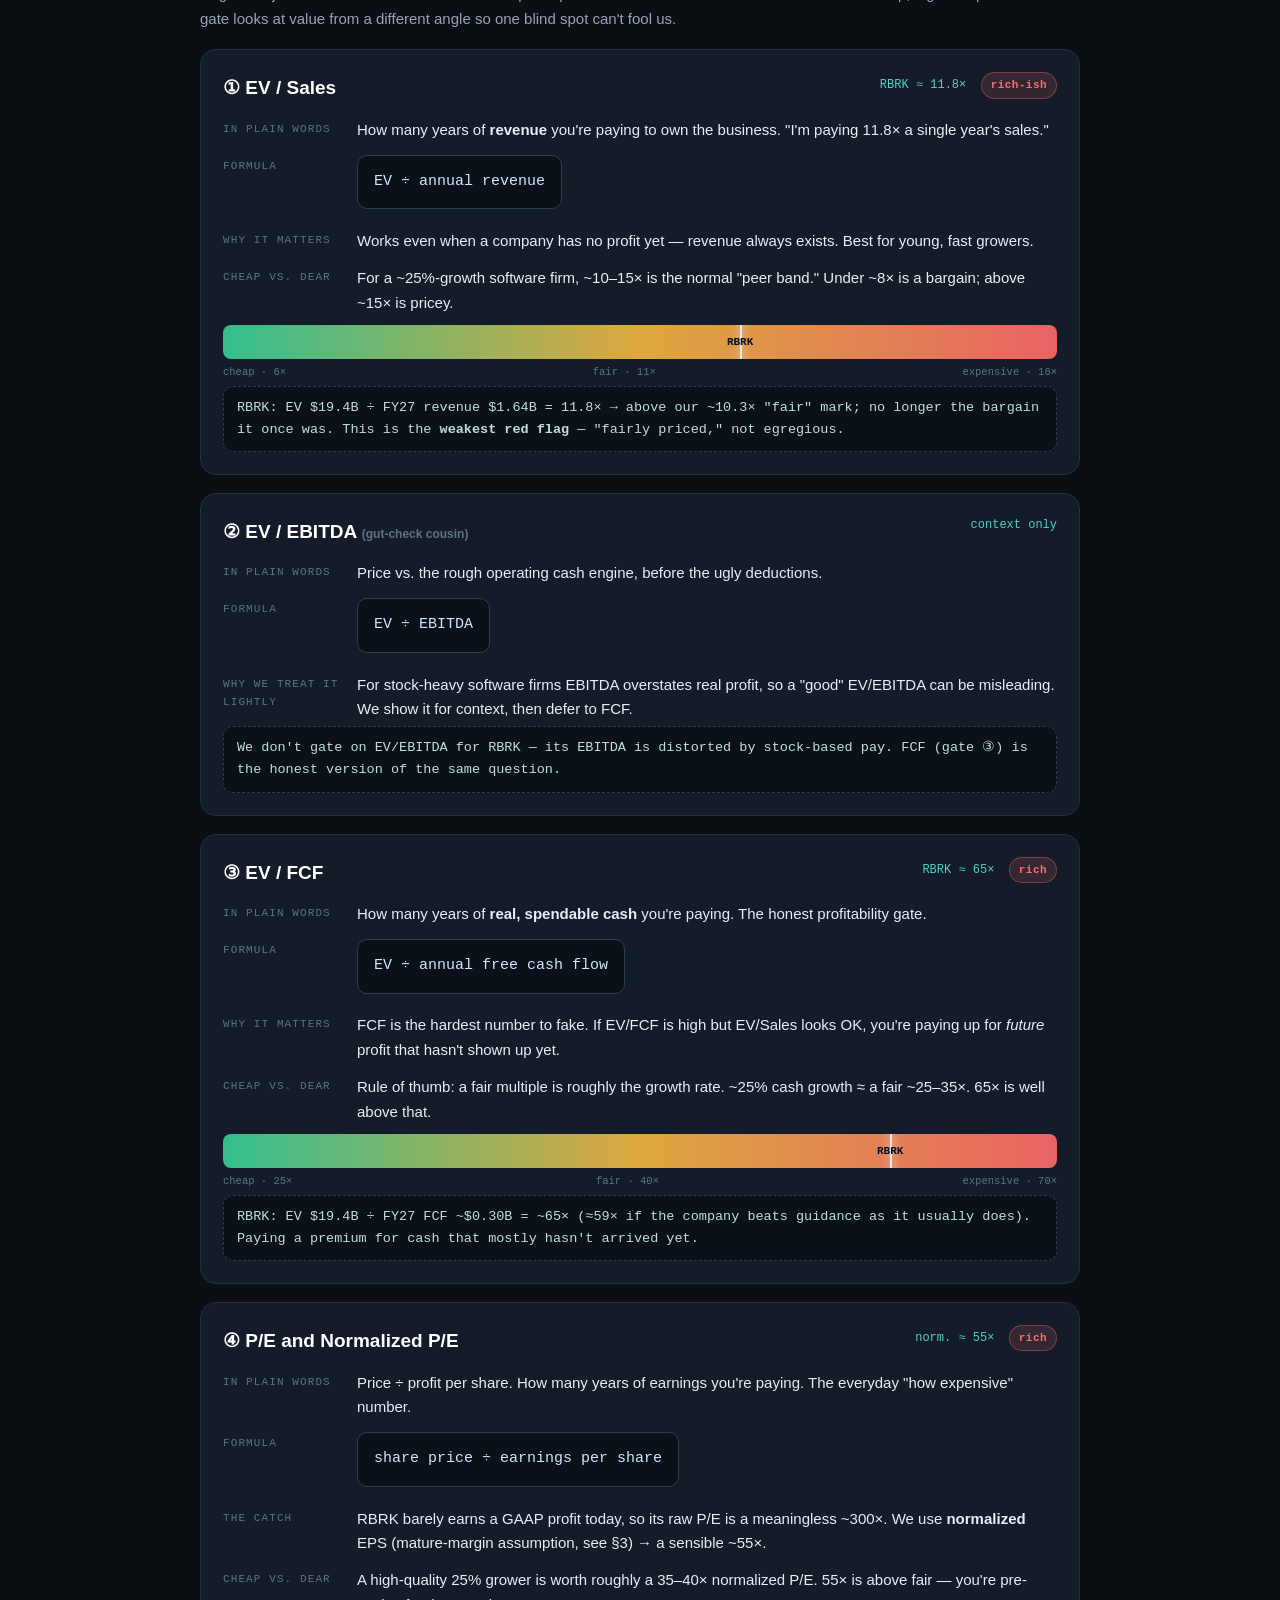
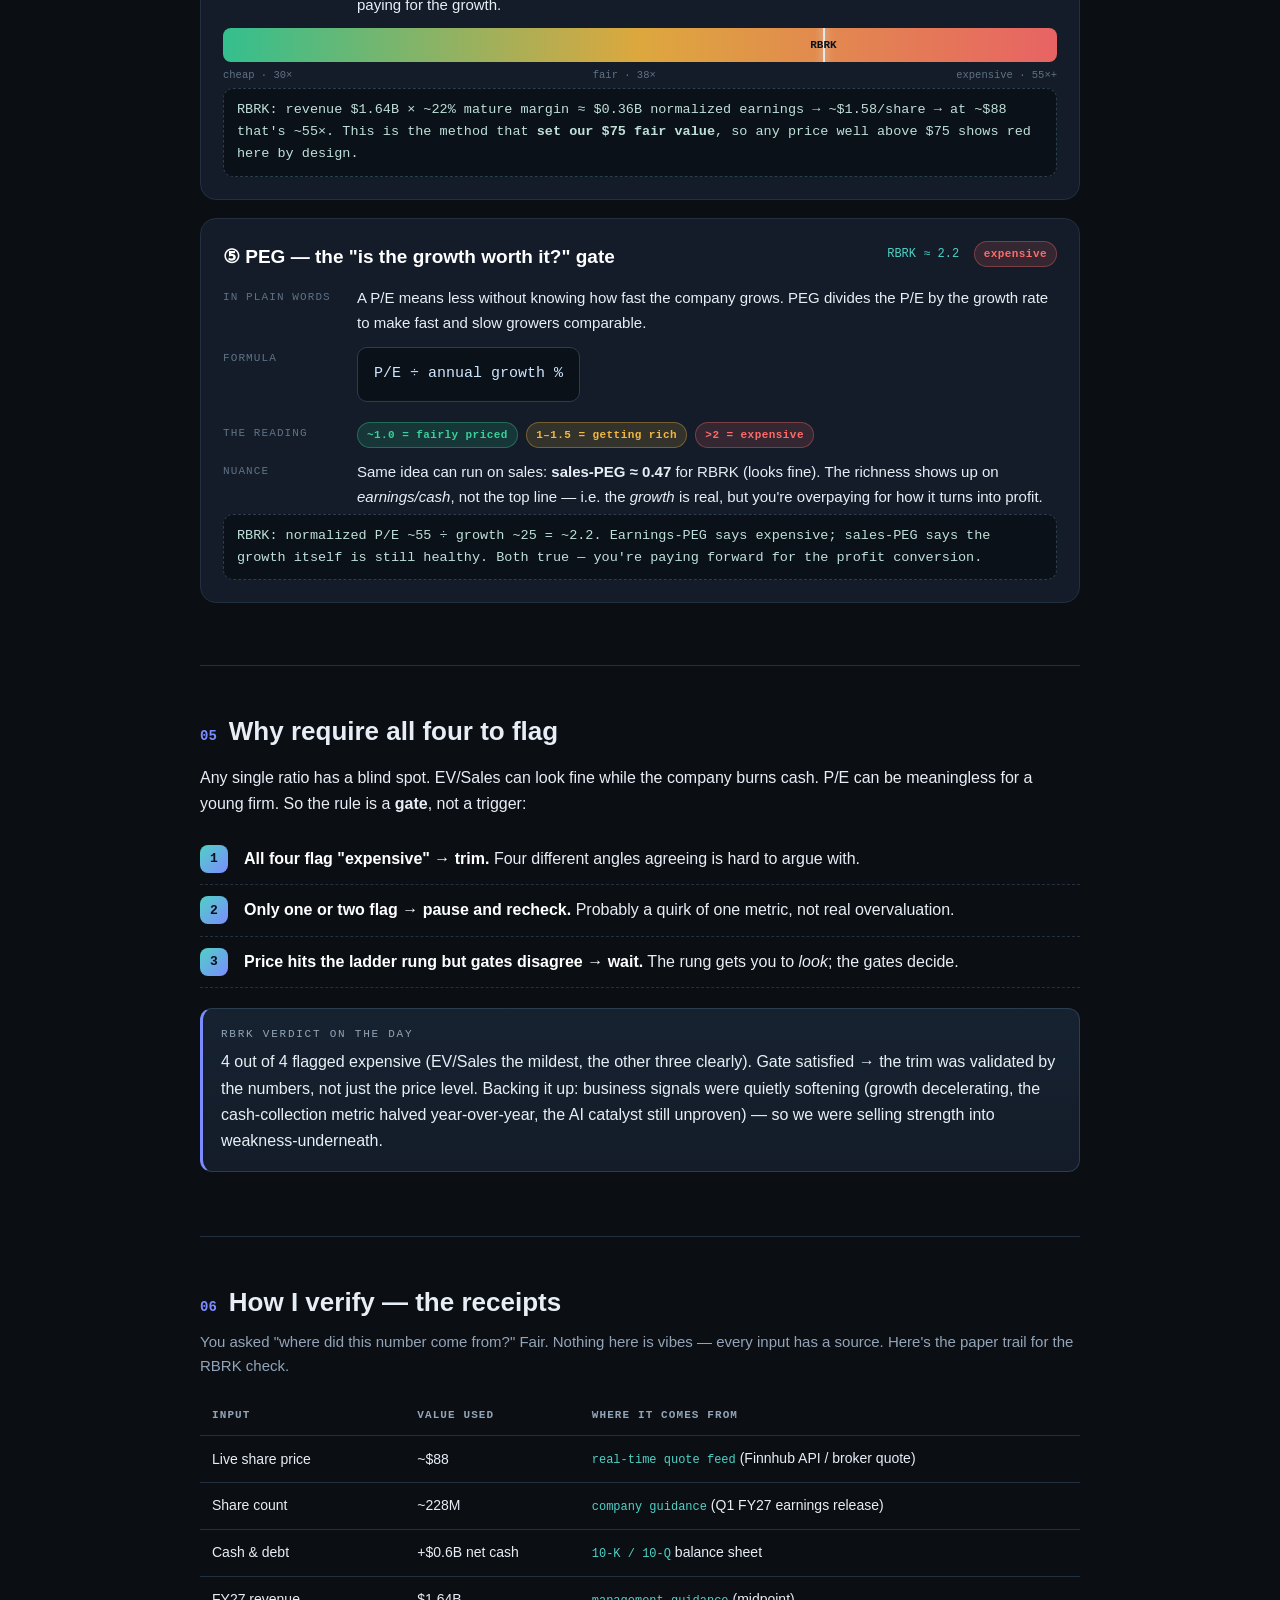
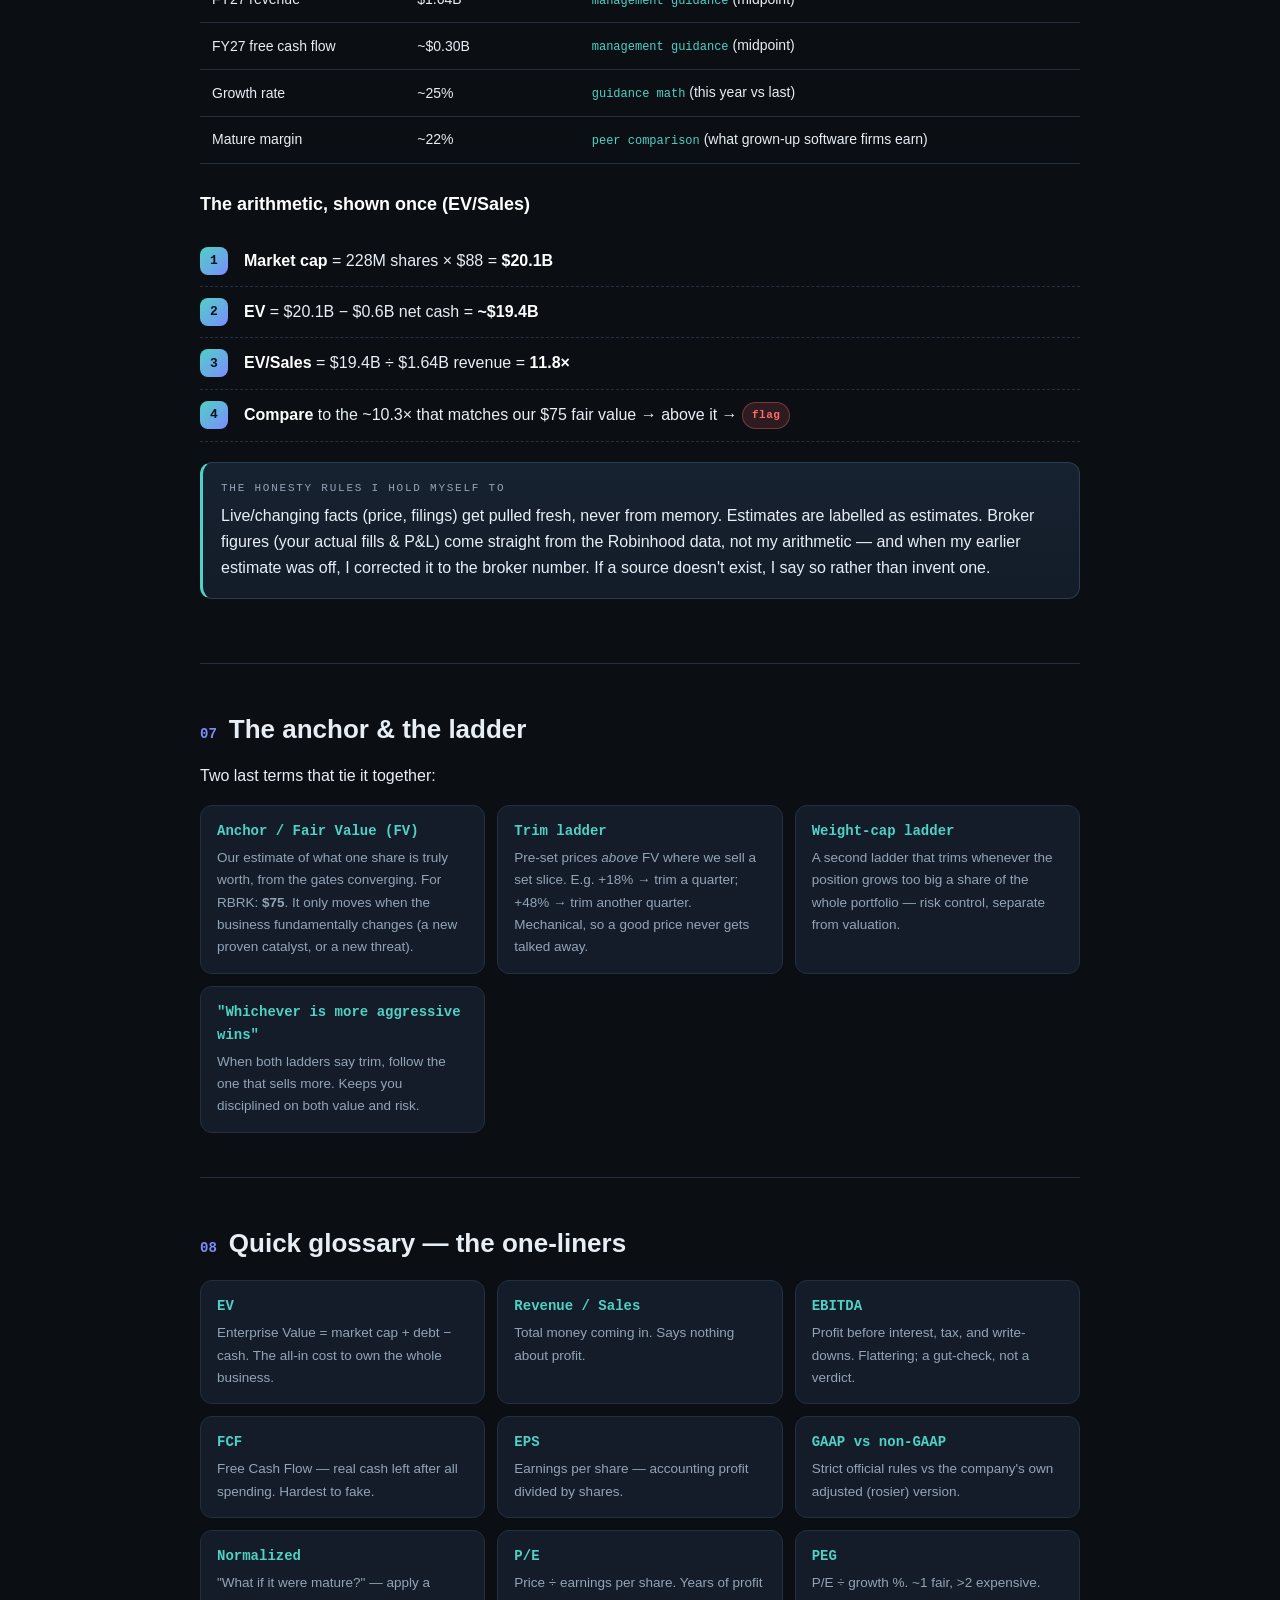
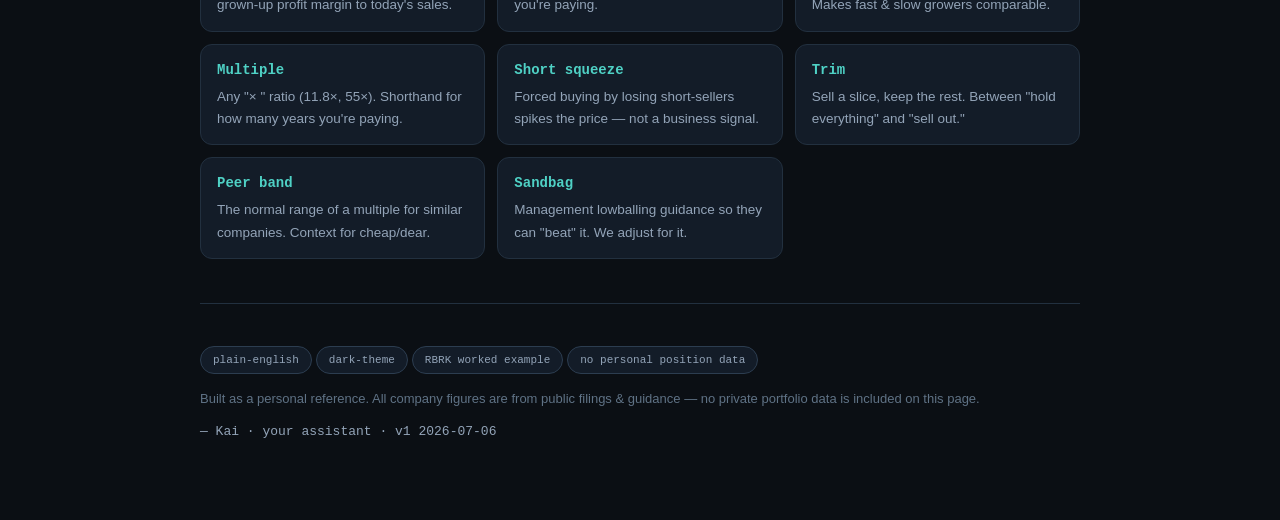
==== commit 0483ee87: "Add Part 2: Hedge & Macro field guide (crypto/gold/DCA/ladders); cross-link from Part 1" ====
--- a/investing/index.html
+++ b/investing/index.html
@@ -116,6 +116,7 @@
   <p class="kicker">Field Guide · v1 · updated 2026-07-06</p>
   <h1>The Valuation Field Guide</h1>
   <p class="lede">Every word I throw at you when we talk about trimming a stock — <b>EV/Sales, FCF, PEG, normalized P/E, "trimming into a squeeze"</b> — explained in plain English, with the actual RBRK case as the worked example. Read it once and the jargon stops being noise.</p>
+  <p style="margin-top:14px"><a href="macro.html" style="font-family:var(--mono);font-size:13px">→ Part 2: The Hedge &amp; Macro Field Guide (crypto, gold, DCA, ladders)</a></p>
   <nav class="toc">
     <a href="#idea"><span class="n">01</span> The one idea</a>
     <a href="#squeeze"><span class="n">02</span> "Trimming into a squeeze"</a>
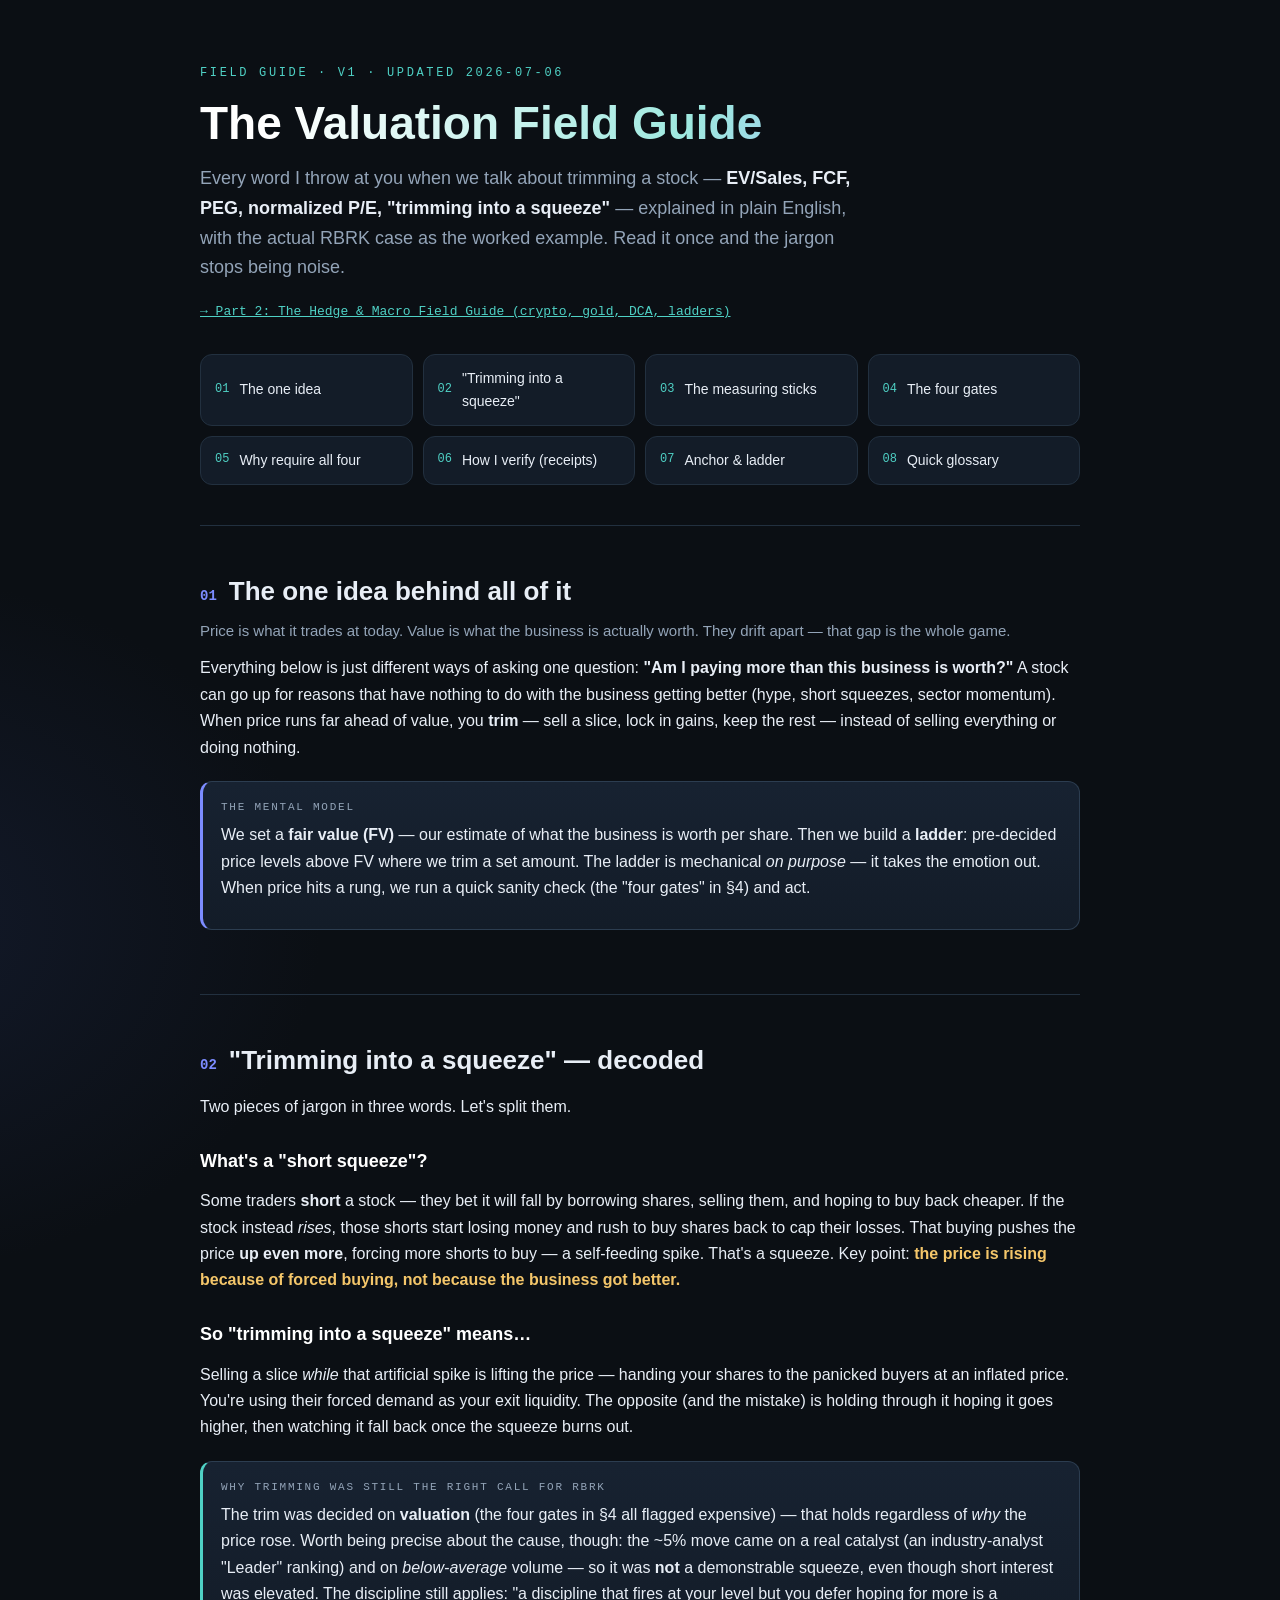
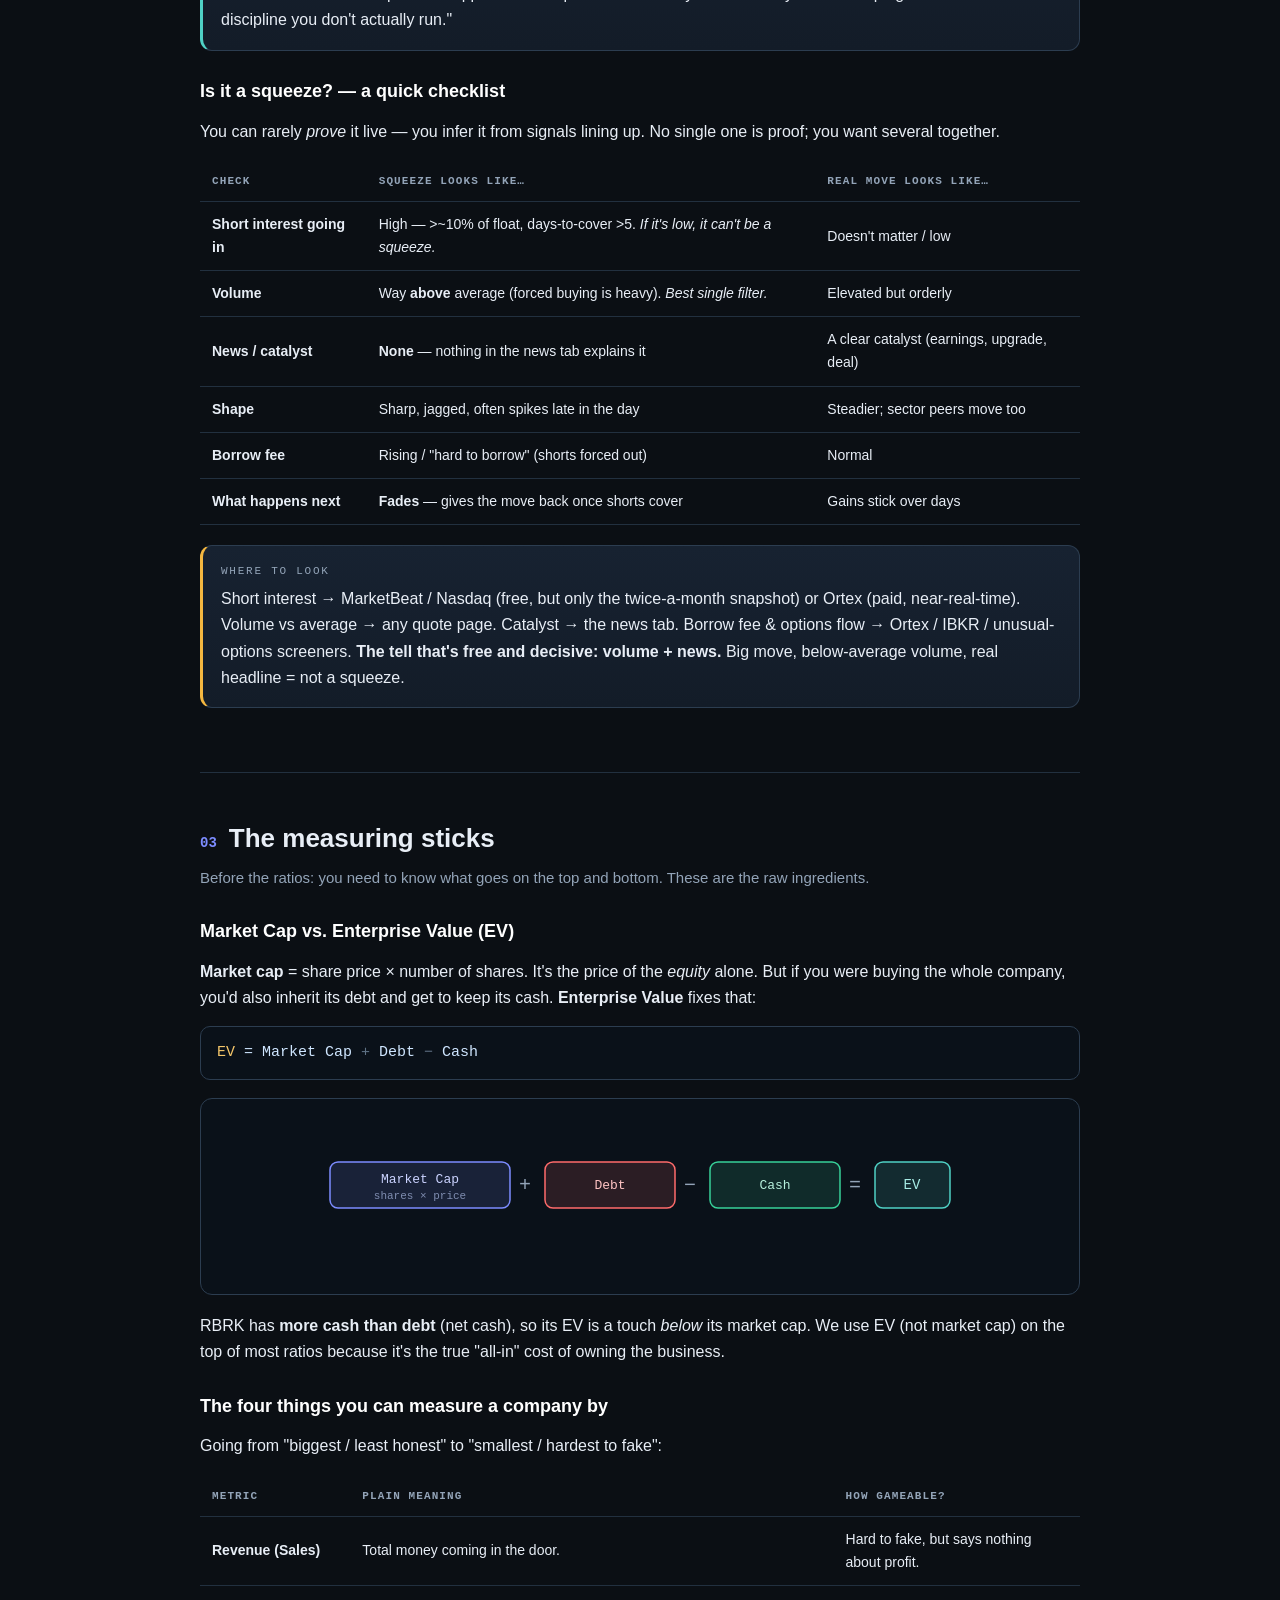
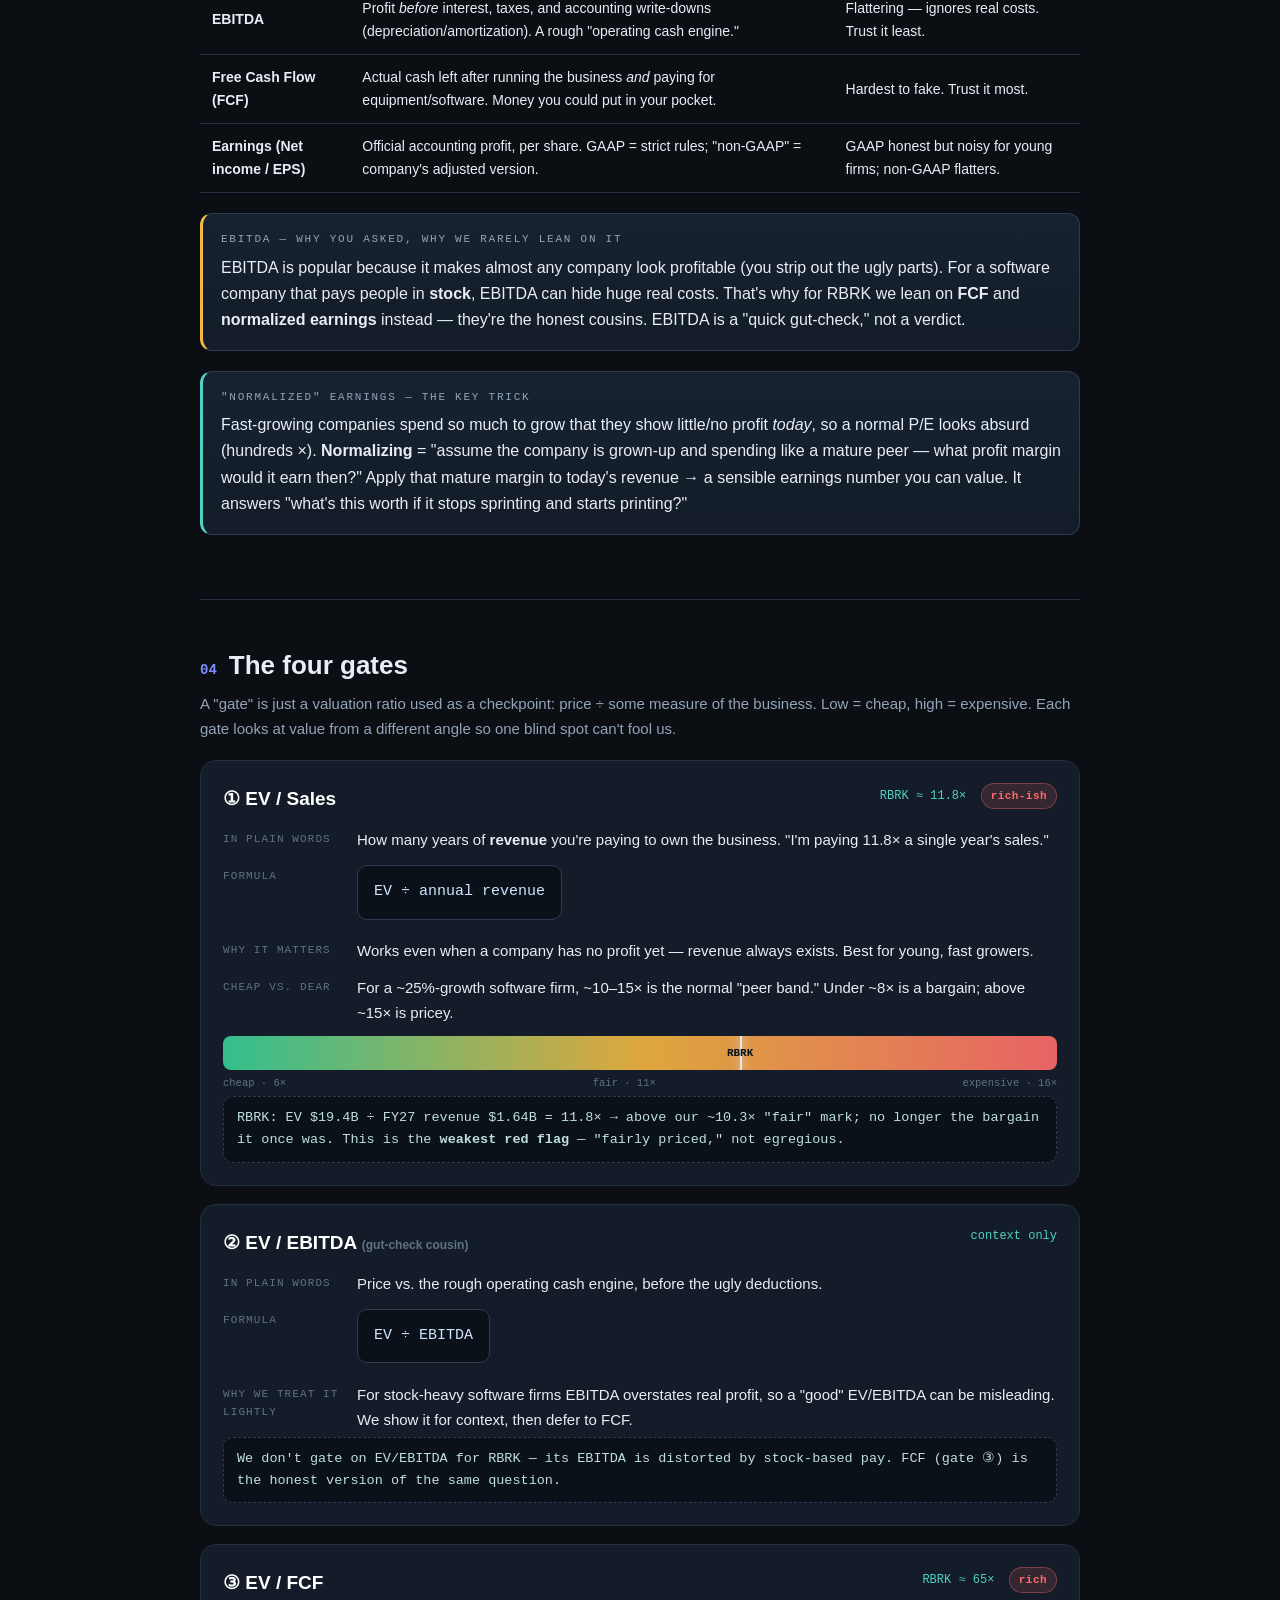
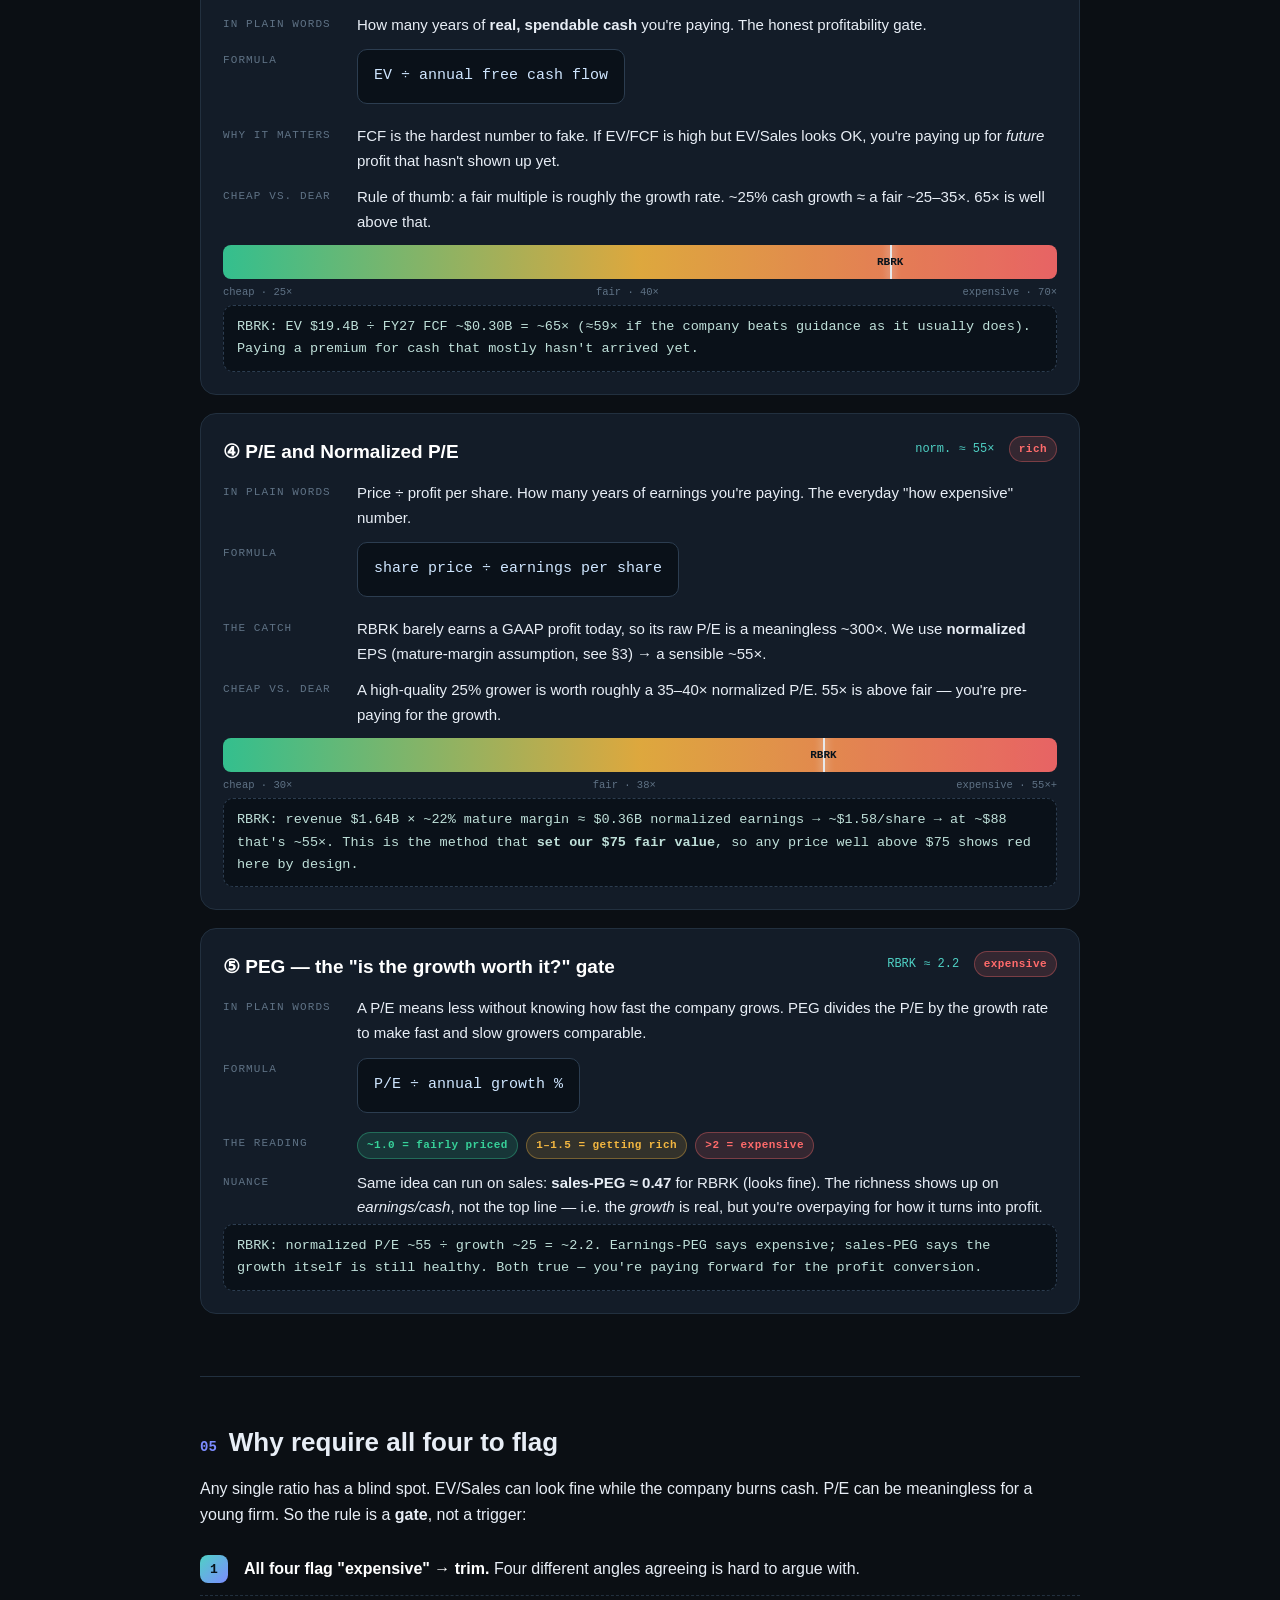
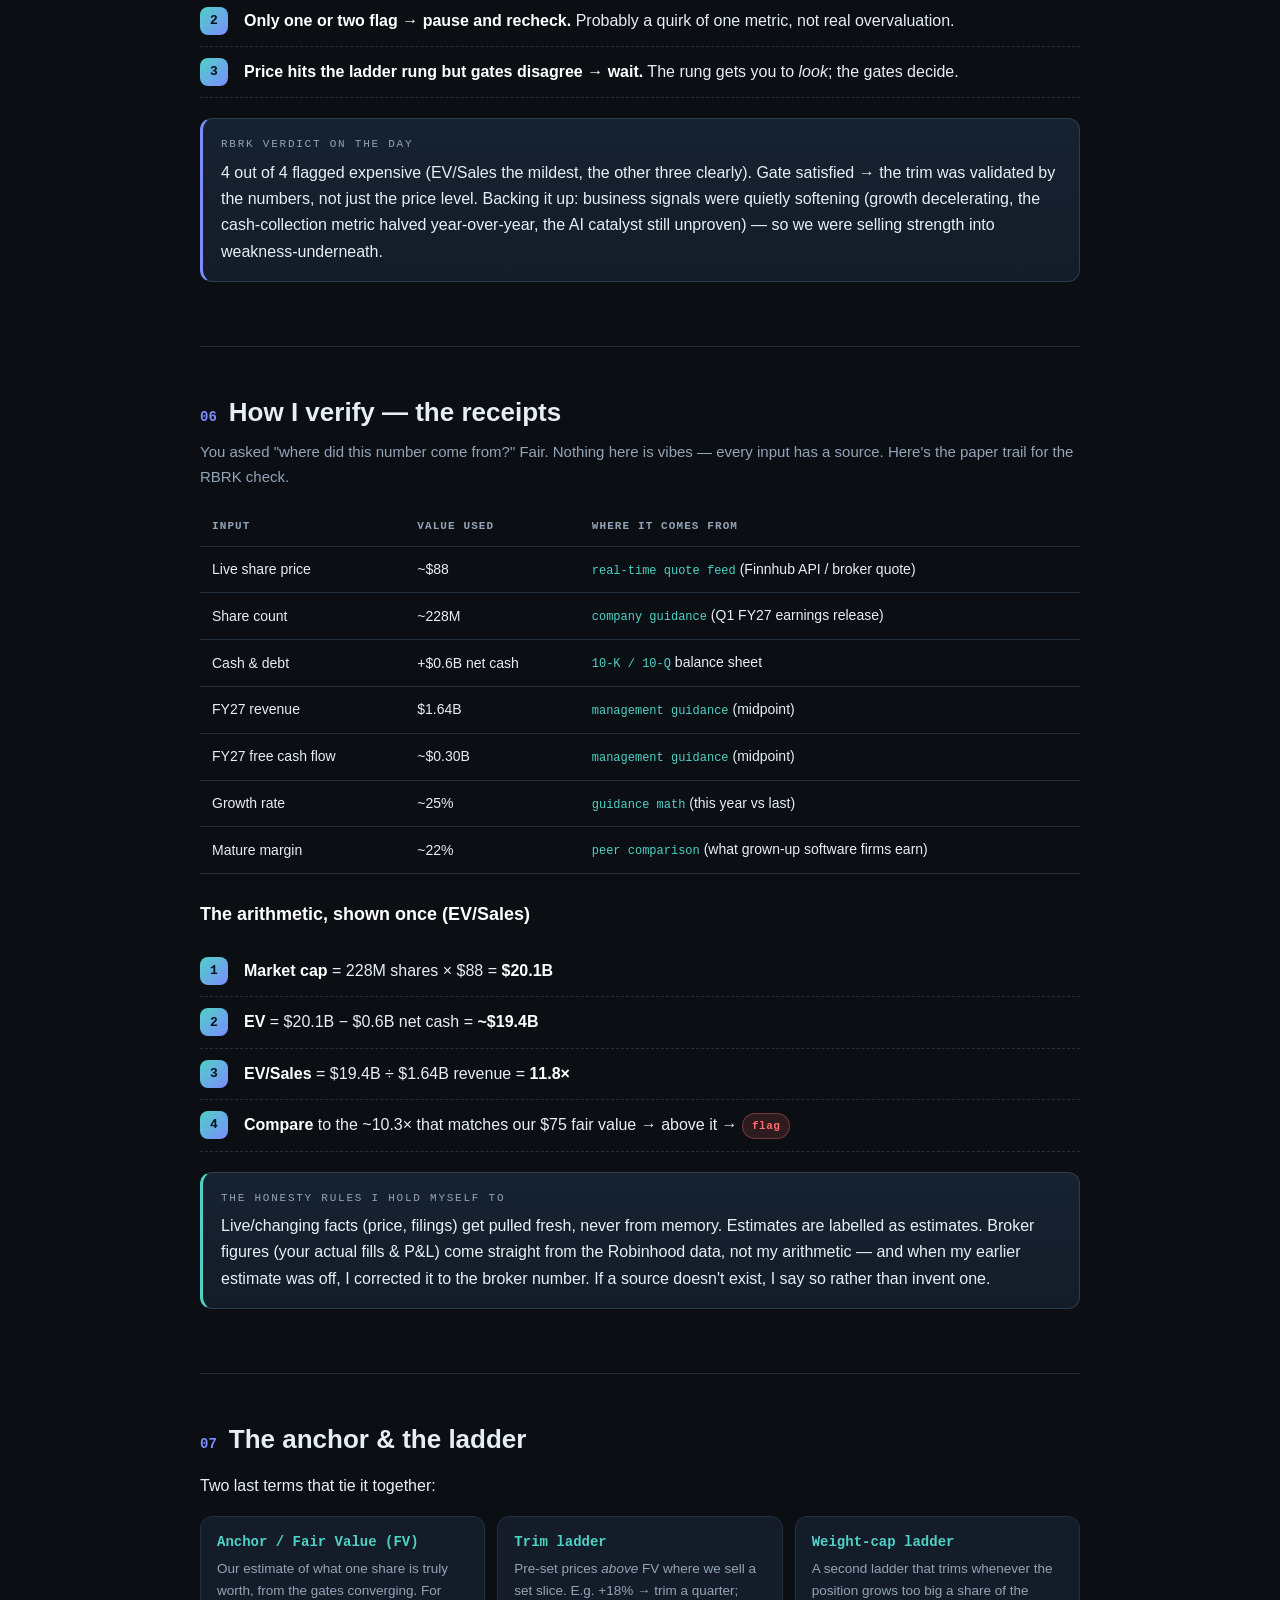
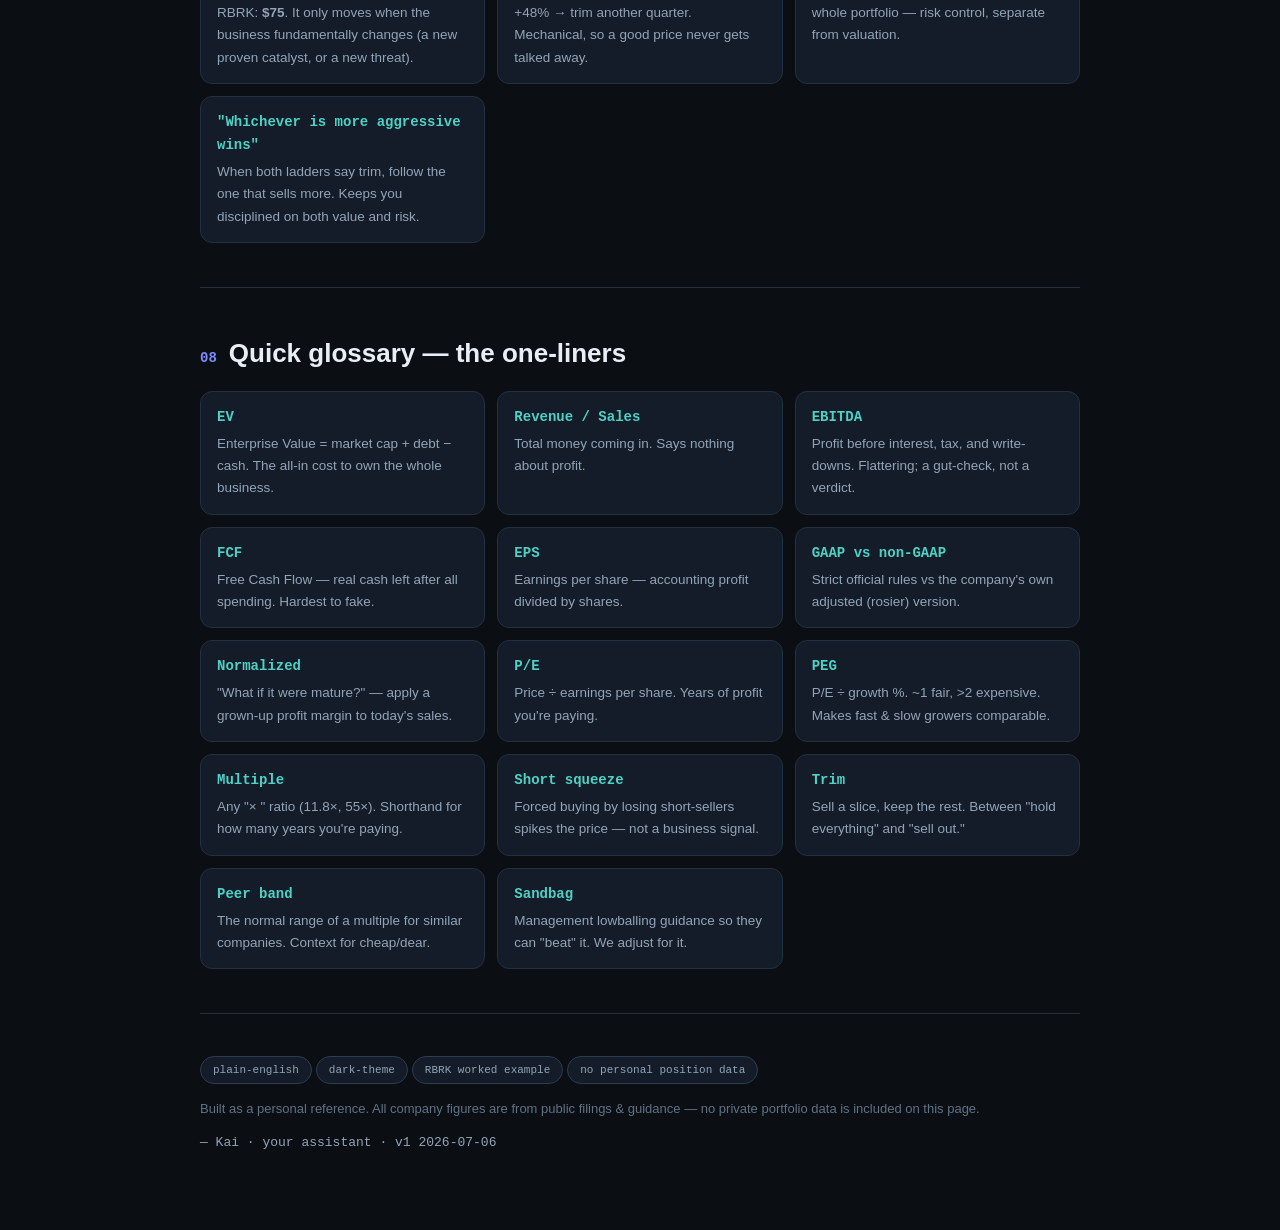
==== commit 6a9d7000: "Part 1: add 'Is it a squeeze?' checklist + correct RBRK example (not a squeeze)" ====
--- a/investing/index.html
+++ b/investing/index.html
@@ -149,8 +149,24 @@
   <h3>So "trimming into a squeeze" means…</h3>
   <p>Selling a slice <em>while</em> that artificial spike is lifting the price — handing your shares to the panicked buyers at an inflated price. You're using their forced demand as your exit liquidity. The opposite (and the mistake) is holding through it hoping it goes higher, then watching it fall back once the squeeze burns out.</p>
   <div class="note">
-    <div class="t">Why it was the right call for RBRK</div>
-    RBRK jumped ~5% in a day on heavy short interest and options-driven buying — <b>no new business news</b>. Selling into that = taking a good price the crowd handed us, not chasing a story. "A discipline that fires at your level but you defer hoping for more is a discipline you don't actually run."
+    <div class="t">Why trimming was still the right call for RBRK</div>
+    The trim was decided on <b>valuation</b> (the four gates in §4 all flagged expensive) — that holds regardless of <em>why</em> the price rose. Worth being precise about the cause, though: the ~5% move came on a real catalyst (an industry-analyst "Leader" ranking) and on <em>below-average</em> volume — so it was <b>not</b> a demonstrable squeeze, even though short interest was elevated. The discipline still applies: "a discipline that fires at your level but you defer hoping for more is a discipline you don't actually run."
+  </div>
+
+  <h3>Is it a squeeze? — a quick checklist</h3>
+  <p>You can rarely <em>prove</em> it live — you infer it from signals lining up. No single one is proof; you want several together.</p>
+  <table>
+    <tr><th>Check</th><th>Squeeze looks like…</th><th>Real move looks like…</th></tr>
+    <tr><td><b>Short interest going in</b></td><td>High — &gt;~10% of float, days-to-cover &gt;5. <em>If it's low, it can't be a squeeze.</em></td><td>Doesn't matter / low</td></tr>
+    <tr><td><b>Volume</b></td><td>Way <b>above</b> average (forced buying is heavy). <em>Best single filter.</em></td><td>Elevated but orderly</td></tr>
+    <tr><td><b>News / catalyst</b></td><td><b>None</b> — nothing in the news tab explains it</td><td>A clear catalyst (earnings, upgrade, deal)</td></tr>
+    <tr><td><b>Shape</b></td><td>Sharp, jagged, often spikes late in the day</td><td>Steadier; sector peers move too</td></tr>
+    <tr><td><b>Borrow fee</b></td><td>Rising / "hard to borrow" (shorts forced out)</td><td>Normal</td></tr>
+    <tr><td><b>What happens next</b></td><td><b>Fades</b> — gives the move back once shorts cover</td><td>Gains stick over days</td></tr>
+  </table>
+  <div class="note warn">
+    <div class="t">Where to look</div>
+    Short interest → MarketBeat / Nasdaq (free, but only the twice-a-month snapshot) or Ortex (paid, near-real-time). Volume vs average → any quote page. Catalyst → the news tab. Borrow fee &amp; options flow → Ortex / IBKR / unusual-options screeners. <b>The tell that's free and decisive: volume + news.</b> Big move, below-average volume, real headline = not a squeeze.
   </div>
 </section>
 
